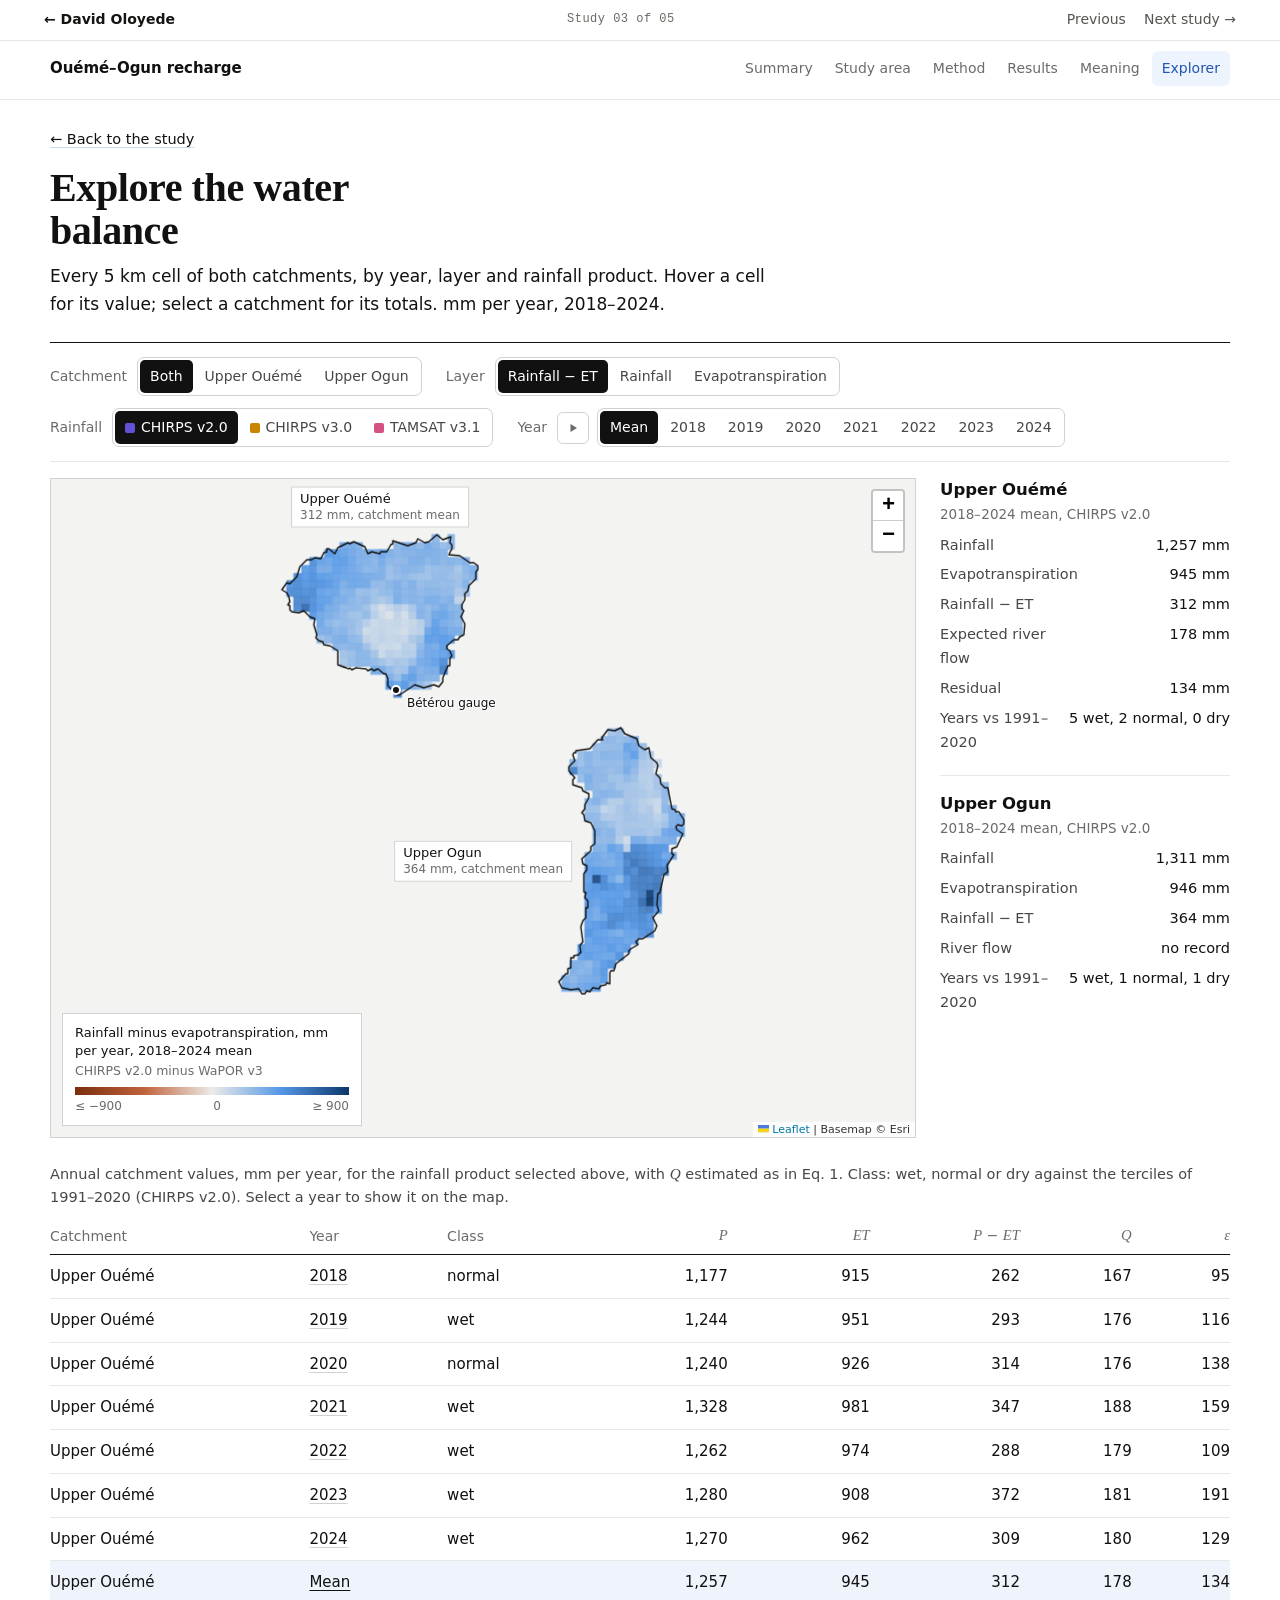
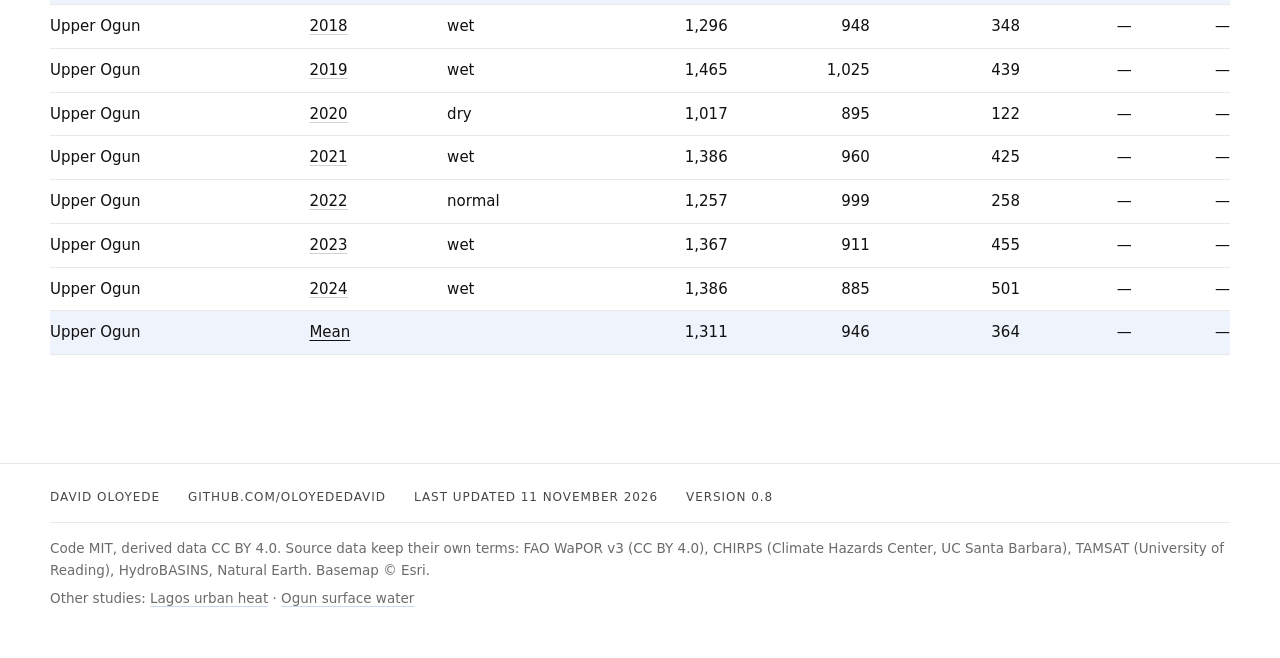
==== docs/explore.html @ 7470bc70 "Use one short name for each study in headers, titles and cross-links" ====
<!DOCTYPE html>
<html lang="en">
<head>
    <meta charset="UTF-8">
    <meta name="viewport" content="width=device-width, initial-scale=1.0">
    <meta name="color-scheme" content="only light">
    <title>Explorer · Ouémé–Ogun recharge</title>
    <meta name="description" content="A test of whether satellite rainfall (CHIRPS, TAMSAT) and evapotranspiration (FAO WaPOR v3) can estimate groundwater recharge in the Upper Ouémé (Benin), with an application to the Upper Ogun (Nigeria), 2018–2024.">
    <meta name="author" content="David Oloyede">
    <meta name="citation_title" content="Testing a satellite water balance for groundwater recharge in tropical basement catchments: Upper Ouémé (Benin) and Upper Ogun (Nigeria), 2018–2024">
    <meta name="citation_author" content="Oloyede, David">
    <meta name="citation_publication_date" content="2026/11/06">
    <meta name="citation_public_url" content="https://oloyededavid.github.io/Oueme-Ogun-Groundwater-Recharge/">
    <meta property="og:type" content="article">
    <meta property="og:title" content="Testing a satellite water balance for groundwater recharge in tropical basement catchments">
    <meta property="og:description" content="Upper Ouémé (Benin) and Upper Ogun (Nigeria), 2018–2024. With the runoff ratio observed in 1988–2010, the balance at Bétérou does not close, and the residual is as large as published recharge.">
    <meta property="og:url" content="https://oloyededavid.github.io/Oueme-Ogun-Groundwater-Recharge/">
    <link rel="icon" href="data:image/svg+xml,%3Csvg xmlns='http://www.w3.org/2000/svg' viewBox='0 0 32 32'%3E%3Crect width='32' height='32' rx='6' fill='%23111'/%3E%3Cpath d='M16 6c-3.6 4.6-5.6 7.7-5.6 10.2a5.6 5.6 0 0 0 11.2 0C21.6 13.7 19.6 10.6 16 6z' fill='%23fff'/%3E%3C/svg%3E">
    <link rel="preconnect" href="https://api.fontshare.com">
    <link rel="preconnect" href="https://cdn.fontshare.com" crossorigin>
    <link rel="stylesheet" href="https://api.fontshare.com/v2/css?f[]=satoshi@400,500,700&amp;display=swap">
    <link rel="stylesheet" href="https://api.fontshare.com/v2/css?f[]=zodiak@500,700&amp;display=swap">
    <link rel="stylesheet" href="vendor/leaflet-1.9.4/leaflet.css">
    <link rel="stylesheet" href="assets/style.css">
</head>
<body class="explore-page">
<!-- study-bar:start --><style>
.sn-bar{font:400 14px/1.4 'Satoshi',system-ui,-apple-system,'Segoe UI',sans-serif;background:#fff;border-bottom:1px solid #e5e5e1;color:#141412;position:relative;z-index:1000}
.sn-bar .sn-in{max-width:1240px;margin:0 auto;padding:10px 24px;display:flex;align-items:center;justify-content:space-between;gap:16px}
.sn-bar a{color:#141412;text-decoration:none}.sn-bar a:hover{text-decoration:underline;text-underline-offset:4px}
.sn-home{font-weight:700}.sn-pos{color:#6a6963;font-family:ui-monospace,'SF Mono',Menlo,monospace;font-size:12px;letter-spacing:.04em}
.sn-pn{display:flex;gap:18px}.sn-pn a{color:#55544e}
.sn-next{font:400 16px/1.5 'Satoshi',system-ui,-apple-system,'Segoe UI',sans-serif;color:#141412;background:#fff;border-top:1px solid #ececea;margin-top:64px}
.sn-next .sn-in{max-width:1080px;margin:0 auto;padding:40px 24px 48px}
.sn-k{font-size:15px;color:#6a6963;margin:0 0 14px}
.sn-card{display:flex;align-items:center;gap:20px;text-decoration:none;color:inherit;background:#fafafa;border:1px solid #ececea;border-radius:22px;padding:14px 18px 14px 14px;transition:border-color .25s,background .25s}
.sn-card:hover{border-color:#d5d5d1;background:#f6f6f5}
.sn-media{flex:none;width:112px;height:84px;border-radius:14px;overflow:hidden;background:#eee}
.sn-media img{width:100%;height:100%;object-fit:cover;display:block;transition:transform .8s cubic-bezier(.2,.7,.2,1)}
.sn-card:hover .sn-media img{transform:scale(1.05)}
.sn-t{flex:1;min-width:0;display:flex;flex-direction:column;gap:4px}
.sn-t b{font-weight:500;font-size:clamp(17px,1.8vw,21px);line-height:1.25;letter-spacing:-.005em}
.sn-t span{font-size:15px;color:#62625d}
.sn-arrow{flex:none;width:46px;height:46px;border-radius:50%;border:1px solid #e4e4e0;background:#fff;display:grid;place-items:center;font-size:20px;color:#3a3a37;transition:transform .3s cubic-bezier(.2,.7,.2,1)}
.sn-card:hover .sn-arrow{transform:translateX(3px)}
.sn-back{display:flex;justify-content:center;gap:10px;margin-top:28px;font-size:15px;color:#62625d;text-decoration:none}
.sn-back:hover{color:#141412}
@media (max-width:620px){.sn-media{width:72px;height:72px}.sn-t span{display:none}.sn-pos{display:none}}
@media (prefers-reduced-motion:reduce){.sn-media img,.sn-arrow{transition:none}}
</style><nav class="sn-bar" aria-label="Portfolio"><div class="sn-in"><a class="sn-home" href="https://oloyededavid.github.io/geospatial-rs-portfolio/">← David Oloyede</a><span class="sn-pos">Study 03 of 05</span><span class="sn-pn"><a href="https://oloyededavid.github.io/Ogun-Catchment-Coast-Observatory/" title="Surface water from headwaters to lagoon: rainfall, soil moisture and flooding, 2019–2024">Previous</a><a href="https://oloyededavid.github.io/Groundwater-Storage-Gravimetry/" title="Water storage in the Lake Chad basin from GRACE and GRACE-FO, 2002–2026">Next study →</a></span></div></nav><!-- study-bar:end -->
<header class="site-header">
    <div class="site-inner">
        <a class="site-id" href="./">Ouémé–Ogun recharge</a>
        <nav class="toc" aria-label="Sections">
            <a href="./#abstract">Summary</a>
            <a href="./#study-area">Study area</a>
            <a href="./#data-method">Method</a>
            <a href="./#results">Results</a>
            <a href="./#discussion">Meaning</a>
            <a href="explore.html" aria-current="page">Explorer</a>
        </nav>
    </div>
    <div class="progress" aria-hidden="true"><span id="progress"></span></div>
</header>

<main class="article ex-main" id="top">
    <section id="explorer" class="ex-intro" aria-labelledby="h-explorer">
        <p class="back"><a href="./">← Back to the study</a></p>
        <h1 id="h-explorer">Explore the water balance</h1>
        <p>Every 5 km cell of both catchments, by year, layer and rainfall product. Hover a cell for its value; select a catchment for its totals. mm per year, 2018–2024.</p>
    </section>
    <div class="wide">
        <div class="explorer-bar" role="group" aria-label="Explorer controls">
            <div class="field"><span class="field-label" id="exl-zone">Catchment</span><div class="seg" id="ex-zone" role="group" aria-labelledby="exl-zone"></div></div>
            <div class="field"><span class="field-label" id="exl-layer">Layer</span><div class="seg" id="ex-layer" role="group" aria-labelledby="exl-layer"></div></div>
            <div class="field"><span class="field-label" id="exl-prod">Rainfall</span><div class="seg" id="ex-prod" role="group" aria-labelledby="exl-prod"></div></div>
            <div class="field"><span class="field-label" id="exl-year">Year</span><div class="field-row"><button type="button" class="play" id="ex-play" aria-label="Play through the years"></button><div class="seg" id="ex-year" role="group" aria-labelledby="exl-year"></div></div></div>
        </div>
        <div class="explorer">
            <div class="explorer-map">
                <div class="map" id="explore-map" role="group" aria-label="Interactive map of the water-balance terms on the 5 km grid"></div>
                <div class="legend" id="ex-legend">
                    <div class="t" id="el-title">—</div>
                    <div class="s" id="el-source">—</div>
                    <div class="ramp" id="el-ramp"></div>
                    <div class="ramp-ticks"><span id="el-min">—</span><span id="el-mid">—</span><span id="el-max">—</span></div>
                </div>
            </div>
            <h2 class="sr-only">Catchment totals</h2><div class="side" id="ex-side" aria-live="polite"></div>
        </div>
        <figure class="tablefig">
            <figcaption id="cap-t4">Annual catchment values, mm per year, for the rainfall product selected above, with <var>Q</var> estimated as in Eq. 1. Class: wet, normal or dry against the terciles of 1991–2020 (CHIRPS v2.0). Select a year to show it on the map.</figcaption>
            <div class="table-wrap">
                <table id="ex-table" aria-labelledby="cap-t4">
                </table>
            </div>
        </figure>
    </div>

    
</main>

<footer>
    <div class="inner">
        <p class="sig"><span>David Oloyede</span><span><a href="https://github.com/oloyededavid">github.com/oloyededavid</a></span><span>Last updated <time datetime="2026-11-11">11 November 2026</time></span><span>Version 0.8</span><span class="views" id="views" hidden></span></p>
        <p>Code MIT, derived data CC BY 4.0. Source data keep their own terms: FAO WaPOR v3 (CC BY 4.0), CHIRPS (Climate Hazards Center, UC Santa Barbara), TAMSAT (University of Reading), HydroBASINS, Natural Earth. Basemap © Esri.</p>
        <p>Other studies: <a href="https://oloyededavid.github.io/Lagos-Urban-Heat-Analytics/">Lagos urban heat</a> · <a href="https://oloyededavid.github.io/Ogun-Catchment-Coast-Observatory/">Ogun surface water</a></p>
    </div>
</footer>

<script src="vendor/leaflet-1.9.4/leaflet.js"></script>
<script src="assets/app.js"></script>
</body>
</html>
---- docs/vendor/leaflet-1.9.4/leaflet.css ----
/* required styles */

.leaflet-pane,
.leaflet-tile,
.leaflet-marker-icon,
.leaflet-marker-shadow,
.leaflet-tile-container,
.leaflet-pane > svg,
.leaflet-pane > canvas,
.leaflet-zoom-box,
.leaflet-image-layer,
.leaflet-layer {
	position: absolute;
	left: 0;
	top: 0;
	}
.leaflet-container {
	overflow: hidden;
	}
.leaflet-tile,
.leaflet-marker-icon,
.leaflet-marker-shadow {
	-webkit-user-select: none;
	   -moz-user-select: none;
	        user-select: none;
	  -webkit-user-drag: none;
	}
/* Prevents IE11 from highlighting tiles in blue */
.leaflet-tile::selection {
	background: transparent;
}
/* Safari renders non-retina tile on retina better with this, but Chrome is worse */
.leaflet-safari .leaflet-tile {
	image-rendering: -webkit-optimize-contrast;
	}
/* hack that prevents hw layers "stretching" when loading new tiles */
.leaflet-safari .leaflet-tile-container {
	width: 1600px;
	height: 1600px;
	-webkit-transform-origin: 0 0;
	}
.leaflet-marker-icon,
.leaflet-marker-shadow {
	display: block;
	}
/* .leaflet-container svg: reset svg max-width decleration shipped in Joomla! (joomla.org) 3.x */
/* .leaflet-container img: map is broken in FF if you have max-width: 100% on tiles */
.leaflet-container .leaflet-overlay-pane svg {
	max-width: none !important;
	max-height: none !important;
	}
.leaflet-container .leaflet-marker-pane img,
.leaflet-container .leaflet-shadow-pane img,
.leaflet-container .leaflet-tile-pane img,
.leaflet-container img.leaflet-image-layer,
.leaflet-container .leaflet-tile {
	max-width: none !important;
	max-height: none !important;
	width: auto;
	padding: 0;
	}

.leaflet-container img.leaflet-tile {
	/* See: https://bugs.chromium.org/p/chromium/issues/detail?id=600120 */
	mix-blend-mode: plus-lighter;
}

.leaflet-container.leaflet-touch-zoom {
	-ms-touch-action: pan-x pan-y;
	touch-action: pan-x pan-y;
	}
.leaflet-container.leaflet-touch-drag {
	-ms-touch-action: pinch-zoom;
	/* Fallback for FF which doesn't support pinch-zoom */
	touch-action: none;
	touch-action: pinch-zoom;
}
.leaflet-container.leaflet-touch-drag.leaflet-touch-zoom {
	-ms-touch-action: none;
	touch-action: none;
}
.leaflet-container {
	-webkit-tap-highlight-color: transparent;
}
.leaflet-container a {
	-webkit-tap-highlight-color: rgba(51, 181, 229, 0.4);
}
.leaflet-tile {
	filter: inherit;
	visibility: hidden;
	}
.leaflet-tile-loaded {
	visibility: inherit;
	}
.leaflet-zoom-box {
	width: 0;
	height: 0;
	-moz-box-sizing: border-box;
	     box-sizing: border-box;
	z-index: 800;
	}
/* workaround for https://bugzilla.mozilla.org/show_bug.cgi?id=888319 */
.leaflet-overlay-pane svg {
	-moz-user-select: none;
	}

.leaflet-pane         { z-index: 400; }

.leaflet-tile-pane    { z-index: 200; }
.leaflet-overlay-pane { z-index: 400; }
.leaflet-shadow-pane  { z-index: 500; }
.leaflet-marker-pane  { z-index: 600; }
.leaflet-tooltip-pane   { z-index: 650; }
.leaflet-popup-pane   { z-index: 700; }

.leaflet-map-pane canvas { z-index: 100; }
.leaflet-map-pane svg    { z-index: 200; }

.leaflet-vml-shape {
	width: 1px;
	height: 1px;
	}
.lvml {
	behavior: url(#default#VML);
	display: inline-block;
	position: absolute;
	}


/* control positioning */

.leaflet-control {
	position: relative;
	z-index: 800;
	pointer-events: visiblePainted; /* IE 9-10 doesn't have auto */
	pointer-events: auto;
	}
.leaflet-top,
.leaflet-bottom {
	position: absolute;
	z-index: 1000;
	pointer-events: none;
	}
.leaflet-top {
	top: 0;
	}
.leaflet-right {
	right: 0;
	}
.leaflet-bottom {
	bottom: 0;
	}
.leaflet-left {
	left: 0;
	}
.leaflet-control {
	float: left;
	clear: both;
	}
.leaflet-right .leaflet-control {
	float: right;
	}
.leaflet-top .leaflet-control {
	margin-top: 10px;
	}
.leaflet-bottom .leaflet-control {
	margin-bottom: 10px;
	}
.leaflet-left .leaflet-control {
	margin-left: 10px;
	}
.leaflet-right .leaflet-control {
	margin-right: 10px;
	}


/* zoom and fade animations */

.leaflet-fade-anim .leaflet-popup {
	opacity: 0;
	-webkit-transition: opacity 0.2s linear;
	   -moz-transition: opacity 0.2s linear;
	        transition: opacity 0.2s linear;
	}
.leaflet-fade-anim .leaflet-map-pane .leaflet-popup {
	opacity: 1;
	}
.leaflet-zoom-animated {
	-webkit-transform-origin: 0 0;
	    -ms-transform-origin: 0 0;
	        transform-origin: 0 0;
	}
svg.leaflet-zoom-animated {
	will-change: transform;
}

.leaflet-zoom-anim .leaflet-zoom-animated {
	-webkit-transition: -webkit-transform 0.25s cubic-bezier(0,0,0.25,1);
	   -moz-transition:    -moz-transform 0.25s cubic-bezier(0,0,0.25,1);
	        transition:         transform 0.25s cubic-bezier(0,0,0.25,1);
	}
.leaflet-zoom-anim .leaflet-tile,
.leaflet-pan-anim .leaflet-tile {
	-webkit-transition: none;
	   -moz-transition: none;
	        transition: none;
	}

.leaflet-zoom-anim .leaflet-zoom-hide {
	visibility: hidden;
	}


/* cursors */

.leaflet-interactive {
	cursor: pointer;
	}
.leaflet-grab {
	cursor: -webkit-grab;
	cursor:    -moz-grab;
	cursor:         grab;
	}
.leaflet-crosshair,
.leaflet-crosshair .leaflet-interactive {
	cursor: crosshair;
	}
.leaflet-popup-pane,
.leaflet-control {
	cursor: auto;
	}
.leaflet-dragging .leaflet-grab,
.leaflet-dragging .leaflet-grab .leaflet-interactive,
.leaflet-dragging .leaflet-marker-draggable {
	cursor: move;
	cursor: -webkit-grabbing;
	cursor:    -moz-grabbing;
	cursor:         grabbing;
	}

/* marker & overlays interactivity */
.leaflet-marker-icon,
.leaflet-marker-shadow,
.leaflet-image-layer,
.leaflet-pane > svg path,
.leaflet-tile-container {
	pointer-events: none;
	}

.leaflet-marker-icon.leaflet-interactive,
.leaflet-image-layer.leaflet-interactive,
.leaflet-pane > svg path.leaflet-interactive,
svg.leaflet-image-layer.leaflet-interactive path {
	pointer-events: visiblePainted; /* IE 9-10 doesn't have auto */
	pointer-events: auto;
	}

/* visual tweaks */

.leaflet-container {
	background: #ddd;
	outline-offset: 1px;
	}
.leaflet-container a {
	color: #0078A8;
	}
.leaflet-zoom-box {
	border: 2px dotted #38f;
	background: rgba(255,255,255,0.5);
	}


/* general typography */
.leaflet-container {
	font-family: "Helvetica Neue", Arial, Helvetica, sans-serif;
	font-size: 12px;
	font-size: 0.75rem;
	line-height: 1.5;
	}


/* general toolbar styles */

.leaflet-bar {
	box-shadow: 0 1px 5px rgba(0,0,0,0.65);
	border-radius: 4px;
	}
.leaflet-bar a {
	background-color: #fff;
	border-bottom: 1px solid #ccc;
	width: 26px;
	height: 26px;
	line-height: 26px;
	display: block;
	text-align: center;
	text-decoration: none;
	color: black;
	}
.leaflet-bar a,
.leaflet-control-layers-toggle {
	background-position: 50% 50%;
	background-repeat: no-repeat;
	display: block;
	}
.leaflet-bar a:hover,
.leaflet-bar a:focus {
	background-color: #f4f4f4;
	}
.leaflet-bar a:first-child {
	border-top-left-radius: 4px;
	border-top-right-radius: 4px;
	}
.leaflet-bar a:last-child {
	border-bottom-left-radius: 4px;
	border-bottom-right-radius: 4px;
	border-bottom: none;
	}
.leaflet-bar a.leaflet-disabled {
	cursor: default;
	background-color: #f4f4f4;
	color: #bbb;
	}

.leaflet-touch .leaflet-bar a {
	width: 30px;
	height: 30px;
	line-height: 30px;
	}
.leaflet-touch .leaflet-bar a:first-child {
	border-top-left-radius: 2px;
	border-top-right-radius: 2px;
	}
.leaflet-touch .leaflet-bar a:last-child {
	border-bottom-left-radius: 2px;
	border-bottom-right-radius: 2px;
	}

/* zoom control */

.leaflet-control-zoom-in,
.leaflet-control-zoom-out {
	font: bold 18px 'Lucida Console', Monaco, monospace;
	text-indent: 1px;
	}

.leaflet-touch .leaflet-control-zoom-in, .leaflet-touch .leaflet-control-zoom-out  {
	font-size: 22px;
	}


/* layers control */

.leaflet-control-layers {
	box-shadow: 0 1px 5px rgba(0,0,0,0.4);
	background: #fff;
	border-radius: 5px;
	}
.leaflet-control-layers-toggle {
	background-image: url(images/layers.png);
	width: 36px;
	height: 36px;
	}
.leaflet-retina .leaflet-control-layers-toggle {
	background-image: url(images/layers-2x.png);
	background-size: 26px 26px;
	}
.leaflet-touch .leaflet-control-layers-toggle {
	width: 44px;
	height: 44px;
	}
.leaflet-control-layers .leaflet-control-layers-list,
.leaflet-control-layers-expanded .leaflet-control-layers-toggle {
	display: none;
	}
.leaflet-control-layers-expanded .leaflet-control-layers-list {
	display: block;
	position: relative;
	}
.leaflet-control-layers-expanded {
	padding: 6px 10px 6px 6px;
	color: #333;
	background: #fff;
	}
.leaflet-control-layers-scrollbar {
	overflow-y: scroll;
	overflow-x: hidden;
	padding-right: 5px;
	}
.leaflet-control-layers-selector {
	margin-top: 2px;
	position: relative;
	top: 1px;
	}
.leaflet-control-layers label {
	display: block;
	font-size: 13px;
	font-size: 1.08333em;
	}
.leaflet-control-layers-separator {
	height: 0;
	border-top: 1px solid #ddd;
	margin: 5px -10px 5px -6px;
	}

/* Default icon URLs */
.leaflet-default-icon-path { /* used only in path-guessing heuristic, see L.Icon.Default */
	background-image: url(images/marker-icon.png);
	}


/* attribution and scale controls */

.leaflet-container .leaflet-control-attribution {
	background: #fff;
	background: rgba(255, 255, 255, 0.8);
	margin: 0;
	}
.leaflet-control-attribution,
.leaflet-control-scale-line {
	padding: 0 5px;
	color: #333;
	line-height: 1.4;
	}
.leaflet-control-attribution a {
	text-decoration: none;
	}
.leaflet-control-attribution a:hover,
.leaflet-control-attribution a:focus {
	text-decoration: underline;
	}
.leaflet-attribution-flag {
	display: inline !important;
	vertical-align: baseline !important;
	width: 1em;
	height: 0.6669em;
	}
.leaflet-left .leaflet-control-scale {
	margin-left: 5px;
	}
.leaflet-bottom .leaflet-control-scale {
	margin-bottom: 5px;
	}
.leaflet-control-scale-line {
	border: 2px solid #777;
	border-top: none;
	line-height: 1.1;
	padding: 2px 5px 1px;
	white-space: nowrap;
	-moz-box-sizing: border-box;
	     box-sizing: border-box;
	background: rgba(255, 255, 255, 0.8);
	text-shadow: 1px 1px #fff;
	}
.leaflet-control-scale-line:not(:first-child) {
	border-top: 2px solid #777;
	border-bottom: none;
	margin-top: -2px;
	}
.leaflet-control-scale-line:not(:first-child):not(:last-child) {
	border-bottom: 2px solid #777;
	}

.leaflet-touch .leaflet-control-attribution,
.leaflet-touch .leaflet-control-layers,
.leaflet-touch .leaflet-bar {
	box-shadow: none;
	}
.leaflet-touch .leaflet-control-layers,
.leaflet-touch .leaflet-bar {
	border: 2px solid rgba(0,0,0,0.2);
	background-clip: padding-box;
	}


/* popup */

.leaflet-popup {
	position: absolute;
	text-align: center;
	margin-bottom: 20px;
	}
.leaflet-popup-content-wrapper {
	padding: 1px;
	text-align: left;
	border-radius: 12px;
	}
.leaflet-popup-content {
	margin: 13px 24px 13px 20px;
	line-height: 1.3;
	font-size: 13px;
	font-size: 1.08333em;
	min-height: 1px;
	}
.leaflet-popup-content p {
	margin: 17px 0;
	margin: 1.3em 0;
	}
.leaflet-popup-tip-container {
	width: 40px;
	height: 20px;
	position: absolute;
	left: 50%;
	margin-top: -1px;
	margin-left: -20px;
	overflow: hidden;
	pointer-events: none;
	}
.leaflet-popup-tip {
	width: 17px;
	height: 17px;
	padding: 1px;

	margin: -10px auto 0;
	pointer-events: auto;

	-webkit-transform: rotate(45deg);
	   -moz-transform: rotate(45deg);
	    -ms-transform: rotate(45deg);
	        transform: rotate(45deg);
	}
.leaflet-popup-content-wrapper,
.leaflet-popup-tip {
	background: white;
	color: #333;
	box-shadow: 0 3px 14px rgba(0,0,0,0.4);
	}
.leaflet-container a.leaflet-popup-close-button {
	position: absolute;
	top: 0;
	right: 0;
	border: none;
	text-align: center;
	width: 24px;
	height: 24px;
	font: 16px/24px Tahoma, Verdana, sans-serif;
	color: #757575;
	text-decoration: none;
	background: transparent;
	}
.leaflet-container a.leaflet-popup-close-button:hover,
.leaflet-container a.leaflet-popup-close-button:focus {
	color: #585858;
	}
.leaflet-popup-scrolled {
	overflow: auto;
	}

.leaflet-oldie .leaflet-popup-content-wrapper {
	-ms-zoom: 1;
	}
.leaflet-oldie .leaflet-popup-tip {
	width: 24px;
	margin: 0 auto;

	-ms-filter: "progid:DXImageTransform.Microsoft.Matrix(M11=0.70710678, M12=0.70710678, M21=-0.70710678, M22=0.70710678)";
	filter: progid:DXImageTransform.Microsoft.Matrix(M11=0.70710678, M12=0.70710678, M21=-0.70710678, M22=0.70710678);
	}

.leaflet-oldie .leaflet-control-zoom,
.leaflet-oldie .leaflet-control-layers,
.leaflet-oldie .leaflet-popup-content-wrapper,
.leaflet-oldie .leaflet-popup-tip {
	border: 1px solid #999;
	}


/* div icon */

.leaflet-div-icon {
	background: #fff;
	border: 1px solid #666;
	}


/* Tooltip */
/* Base styles for the element that has a tooltip */
.leaflet-tooltip {
	position: absolute;
	padding: 6px;
	background-color: #fff;
	border: 1px solid #fff;
	border-radius: 3px;
	color: #222;
	white-space: nowrap;
	-webkit-user-select: none;
	-moz-user-select: none;
	-ms-user-select: none;
	user-select: none;
	pointer-events: none;
	box-shadow: 0 1px 3px rgba(0,0,0,0.4);
	}
.leaflet-tooltip.leaflet-interactive {
	cursor: pointer;
	pointer-events: auto;
	}
.leaflet-tooltip-top:before,
.leaflet-tooltip-bottom:before,
.leaflet-tooltip-left:before,
.leaflet-tooltip-right:before {
	position: absolute;
	pointer-events: none;
	border: 6px solid transparent;
	background: transparent;
	content: "";
	}

/* Directions */

.leaflet-tooltip-bottom {
	margin-top: 6px;
}
.leaflet-tooltip-top {
	margin-top: -6px;
}
.leaflet-tooltip-bottom:before,
.leaflet-tooltip-top:before {
	left: 50%;
	margin-left: -6px;
	}
.leaflet-tooltip-top:before {
	bottom: 0;
	margin-bottom: -12px;
	border-top-color: #fff;
	}
.leaflet-tooltip-bottom:before {
	top: 0;
	margin-top: -12px;
	margin-left: -6px;
	border-bottom-color: #fff;
	}
.leaflet-tooltip-left {
	margin-left: -6px;
}
.leaflet-tooltip-right {
	margin-left: 6px;
}
.leaflet-tooltip-left:before,
.leaflet-tooltip-right:before {
	top: 50%;
	margin-top: -6px;
	}
.leaflet-tooltip-left:before {
	right: 0;
	margin-right: -12px;
	border-left-color: #fff;
	}
.leaflet-tooltip-right:before {
	left: 0;
	margin-left: -12px;
	border-right-color: #fff;
	}

/* Printing */

@media print {
	/* Prevent printers from removing background-images of controls. */
	.leaflet-control {
		-webkit-print-color-adjust: exact;
		print-color-adjust: exact;
		}
	}
---- docs/assets/style.css ----
/* Research-paper layout for the Ouémé–Ogun water-balance study.
   Type: Satoshi (Fontshare). Spacing: 4 px base (4, 8, 12, 16, 24, 32, 48, 64, 96).
   Data colours were checked with a colour-vision-deficiency validator:
     water budget  evapotranspiration #1baf7a · river #2a78d6 · residual #9c3d17
     rain products CHIRPS v2.0 #6250d6 · CHIRPS v3.0 #c98500 · TAMSAT v3.1 #d55181 */

/* Satoshi's en dash is 0.93 em, almost its em-dash width, so every range ("2018–2024") reads as an
   em dash. The en dash alone is taken from a system sans; if none is found, Satoshi's is used. */
@font-face {
    font-family: 'Range Dash';
    src: url(fonts/range-dash.woff) format('woff'), local('Arial'), local('ArialMT'), local('Helvetica'), local('Roboto'), local('Roboto-Regular'),
         local('Liberation Sans'), local('LiberationSans'), local('DejaVu Sans'), local('DejaVuSans');
    unicode-range: U+2013;
    font-weight: 100 599;
}
@font-face {
    font-family: 'Range Dash';
    src: url(fonts/range-dash-bold.woff) format('woff'), local('Arial Bold'), local('Arial-BoldMT'), local('Helvetica Bold'), local('Helvetica-Bold'), local('Roboto Bold'), local('Roboto-Bold'),
         local('Liberation Sans Bold'), local('LiberationSans-Bold'), local('DejaVu Sans Bold'), local('DejaVuSans-Bold');
    unicode-range: U+2013;
    font-weight: 600 900;
}

:root {
    --bg: #ffffff;
    --ink: #111111;
    --ink-2: #474747;
    --ink-3: #6b6b6b;
    --rule: #e8e8e8;
    --rule-2: #d1d1d1;
    --fill: #f7f7f6;
    --focus: #1f5fd1;
    --air: #1baf7a;
    --river: #2a78d6;
    --river-fill: #1f66c2;
    --gap: #9c3d17;
    --p-chirps2: #6250d6;
    --p-chirps3: #c98500;
    --p-tamsat: #d55181;
    --font: 'Range Dash', 'Satoshi', ui-sans-serif, system-ui, -apple-system, 'Segoe UI', Roboto, sans-serif;
    --math: Georgia, 'Times New Roman', serif;
    --bar-h: 56px;
    --main: 720px;
    --wide: 1180px;
}

*, *::before, *::after { box-sizing: border-box; }
html { scroll-padding-top: calc(var(--bar-h) + 24px); -webkit-text-size-adjust: 100%; }
body {
    margin: 0;
    background: var(--bg);
    color: var(--ink);
    font: 400 17px/1.65 var(--font);
    -webkit-font-smoothing: antialiased;
}
img, svg { display: block; max-width: 100%; }
a { color: inherit; text-decoration: underline; text-decoration-color: var(--rule-2); text-underline-offset: 3px; text-decoration-thickness: 1px; }
a:hover { text-decoration-color: currentColor; }
button, input, select { font: inherit; color: inherit; }
:focus-visible { outline: 2px solid var(--focus); outline-offset: 2px; }
[hidden] { display: none !important; }
.sr-only { position: absolute; width: 1px; height: 1px; overflow: hidden; clip: rect(0 0 0 0); white-space: nowrap; }
.skip { position: absolute; left: 16px; top: 8px; z-index: 100; padding: 8px 12px; background: var(--ink); color: var(--bg); transform: translateY(-150%); }
.skip:focus { transform: none; }
/* Tabular figures only where digits must line up (tables, readouts, ticks). Satoshi's tabular 1 has
   serifs, which looks wrong in running text. */
td { font-variant-numeric: tabular-nums; }
var { font-family: var(--math); font-style: italic; font-size: 1.05em; }
code { font-family: ui-monospace, 'SF Mono', Menlo, Consolas, monospace; font-size: 0.86em; overflow-wrap: anywhere; }
sub, sup { font-size: 0.72em; line-height: 0; }

/* ---------- Bar ---------- */
.bar {
    position: sticky; top: 0; z-index: 1000;
    height: var(--bar-h);
    display: flex; align-items: center; gap: 24px;
    padding: 0 24px;
    background: var(--bg);
    border-bottom: 1px solid var(--rule);
}
.bar-name { font-weight: 500; font-size: 15px; text-decoration: none; white-space: nowrap; }
.toc { display: flex; gap: 2px; margin-left: auto; overflow-x: auto; scrollbar-width: none; }
.toc::-webkit-scrollbar { display: none; }
.toc a { padding: 6px 10px; font-size: 14px; color: var(--ink-3); text-decoration: none; white-space: nowrap; border-radius: 6px; }
.toc a:hover { color: var(--ink); background: var(--fill); }
.toc a[aria-current="true"] { color: var(--ink); background: var(--fill); }

/* ---------- Article grid ---------- */
.article {
    display: grid;
    /* The text column is sized first, so on a narrow screen the side gutters shrink to nothing
       before the text does. */
    grid-template-columns:
        [full-start] minmax(20px, 1fr)
        [wide-start] minmax(0, calc((var(--wide) - var(--main)) / 2))
        [main-start] min(var(--main), 100% - 40px)
        [main-end] minmax(0, calc((var(--wide) - var(--main)) / 2))
        [wide-end] minmax(20px, 1fr) [full-end];
}
.article > * { grid-column: main; }
.article > .wide { grid-column: wide; }
.article > .full { grid-column: full; }

header.title { padding: 72px 0 40px; border-bottom: 1px solid var(--rule); margin-bottom: 40px; }
h1 { font-size: clamp(31px, 4.2vw, 44px); line-height: 1.12; font-weight: 700; letter-spacing: -0.022em; margin: 0; max-width: 20ch; }
.subtitle { font-size: clamp(18px, 2vw, 21px); line-height: 1.45; color: var(--ink-2); margin: 14px 0 0; }
/* author line and a journal-style article-information list: ruled rows, label left, value right */
.author { margin: 28px 0 0; font-size: 15px; color: var(--ink-3); display: flex; flex-wrap: wrap; gap: 2px 14px; }
.author strong { color: var(--ink); font-weight: 500; }
.info { margin: 20px 0 0; font-size: 14.5px; line-height: 1.5; border-top: 1px solid var(--rule); }
.info div { display: grid; grid-template-columns: 112px minmax(0, 1fr); gap: 16px; padding: 7px 0; border-bottom: 1px solid var(--rule); }
.info dt { color: var(--ink-3); }
.info dd { margin: 0; color: var(--ink-2); }

h2 { font-size: 24px; line-height: 1.3; font-weight: 700; letter-spacing: -0.012em; margin: 64px 0 16px; }
h2 .n, h3 .n { color: var(--ink-3); font-weight: 500; margin-right: 10px; }
h3 { font-size: 18.5px; line-height: 1.4; font-weight: 700; margin: 36px 0 10px; }
p { margin: 0 0 16px; }
.abstract h2 { margin-top: 0; }
ul, ol { padding-left: 22px; margin: 0 0 16px; }
li { margin-bottom: 6px; }
.small { font-size: 14.5px; color: var(--ink-2); }
.cite { white-space: nowrap; }

/* equations */
.eq { margin: 20px 0 24px; padding-left: 32px; font-size: 17px; }
.eq div { display: grid; grid-template-columns: minmax(0, 1fr) auto; gap: 16px; align-items: baseline; padding: 3px 0; }
.eq div > span:last-child { color: var(--ink-3); font-size: 15px; }

/* ---------- Figures and tables ---------- */
figure { margin: 32px 0 40px; }
figcaption { font-size: 14.5px; line-height: 1.55; color: var(--ink-2); text-align: left; margin-top: 12px; }
figcaption b { color: var(--ink); font-weight: 700; margin-right: 4px; }
/* Tables: the caption sits above, outside the scroller, so it never scrolls out of view on a phone. */
.tablefig { margin: 24px 0 36px; }
.tablefig figcaption { margin: 0 0 10px; }
/* A table wider than the screen scrolls sideways; a soft shadow on the cut edge shows there is more. */
.table-wrap {
    overflow-x: auto;
    background:
        linear-gradient(to right, var(--bg) 30%, rgba(255, 255, 255, 0)) left / 32px 100% no-repeat local,
        linear-gradient(to left, var(--bg) 30%, rgba(255, 255, 255, 0)) right / 32px 100% no-repeat local,
        radial-gradient(farthest-side at 0 50%, rgba(0, 0, 0, 0.12), transparent) left / 12px 100% no-repeat scroll,
        radial-gradient(farthest-side at 100% 50%, rgba(0, 0, 0, 0.12), transparent) right / 12px 100% no-repeat scroll;
}
.table-wrap[tabindex]:focus-visible { outline-offset: 4px; }
table { border-collapse: collapse; width: 100%; font-size: 15px; }
th { font-weight: 500; color: var(--ink-3); text-align: right; padding: 8px 12px; border-bottom: 1px solid var(--ink); font-size: 14px; line-height: 1.35; vertical-align: bottom; white-space: nowrap; }
td { text-align: right; padding: 9px 12px; border-bottom: 1px solid var(--rule); white-space: nowrap; }
th:first-child, td:first-child { text-align: left; padding-left: 0; }
th:last-child, td:last-child { padding-right: 0; }
td.text, th.text { text-align: left; white-space: normal; }
.swatch { display: inline-block; width: 10px; height: 10px; border-radius: 2px; margin-right: 8px; }

/* locator map */
#locator { width: 100%; height: auto; }
svg.locator text { paint-order: stroke; stroke-linejoin: round; }
.loc-sea { fill: #eaf0f6; }
.loc-edge { fill: none; stroke: #b9b9b9; stroke-width: 1; }
.loc-country { fill: #f4f4f3; stroke: #bdbdbd; stroke-width: 0.8; }
.loc-country.is-study { fill: #ebebea; }
.loc-basin { fill: #d6d6d4; stroke: var(--ink); stroke-width: 1.3; }
.loc-label { font: 500 12px var(--font); fill: #5c5c5c; letter-spacing: 0.12em; stroke: #ebebea; stroke-width: 3px; }
.loc-basin-label { font: 700 13.5px var(--font); fill: var(--ink); stroke: #d6d6d4; stroke-width: 3px; }
.loc-basin-label.is-out { stroke: #ebebea; }
.loc-small { font: 400 12.5px var(--font); fill: var(--ink-2); stroke: #ffffff; stroke-width: 3px; }
.loc-sea-label { font: italic 400 12.5px var(--font); fill: #5a6b7c; letter-spacing: 0.02em; }
.loc-tick { font: 400 11px var(--font); fill: var(--ink-3); }
.loc-tickline { stroke: #9a9a9a; }
.loc-gauge { fill: var(--ink); stroke: #ffffff; stroke-width: 1.2; }
.loc-town { fill: var(--ink); stroke: #ffffff; stroke-width: 1; }
.loc-scale { fill: none; stroke: var(--ink); stroke-width: 1.5; }
.loc-inset { fill: #ffffff; stroke: #b9b9b9; stroke-width: 1; }
.loc-inset-land { fill: #dcdcda; stroke: none; }
.loc-inset-frame { fill: none; stroke: var(--ink); stroke-width: 1.5; }
/* phone: the map is drawn at about half size, so its text is set larger in map units */
svg.locator.is-small text { stroke-width: 5px; }
svg.locator.is-small .loc-label { font-size: 20px; }
svg.locator.is-small .loc-basin-label { font-size: 23px; }
svg.locator.is-small .loc-small, svg.locator.is-small .loc-sea-label { font-size: 21px; }
svg.locator.is-small .loc-tick { font-size: 18px; }

/* ---------- Scroll-driven figure ---------- */
.scrolly { display: grid; grid-template-columns: minmax(0, 1.35fr) minmax(0, 1fr); gap: 48px; }
.scrolly-map { position: sticky; top: calc(var(--bar-h) + 16px); height: calc(100vh - var(--bar-h) - 32px); min-height: 460px; }
.map { position: absolute; inset: 0; border: 1px solid var(--rule-2); background: #f3f3f2; }
.leaflet-container { background: #f3f3f2; font-family: var(--font); }
.legend { position: absolute; left: 12px; bottom: 12px; z-index: 800; width: min(300px, calc(100% - 24px)); background: var(--bg); border: 1px solid var(--rule-2); padding: 10px 12px; font-size: 13px; line-height: 1.4; }
.legend .t { font-weight: 500; }
.legend .s { color: var(--ink-3); font-size: 12.5px; margin: 2px 0 8px; }
.ramp { height: 8px; }
.ramp-ticks { display: flex; justify-content: space-between; font-size: 12px; color: var(--ink-3); margin-top: 3px; font-variant-numeric: tabular-nums; }
.steps { padding: 14vh 0 32vh; }
.step { min-height: 56vh; padding: 4px 0 4px 18px; border-left: 2px solid var(--rule); color: var(--ink-3); transition: color 0.2s ease, border-color 0.2s ease; }
.step + .step { margin-top: 14vh; }
.step.is-active { color: var(--ink); border-left-color: var(--ink); }
.step h3 { margin: 0 0 8px; font-size: 17.5px; color: inherit; }
.step p { font-size: 16.5px; }
.step p.small { font-size: 14px; color: inherit; margin-top: 8px; }
.bars7 { display: grid; grid-template-columns: repeat(7, minmax(0, 1fr)); gap: 6px; align-items: end; height: 92px; margin: 28px 0 0; }
.bars7 div { background: var(--gap); position: relative; min-height: 2px; border-radius: 2px 2px 0 0; }
.bars7 span { position: absolute; top: -19px; left: 0; right: 0; text-align: center; font-size: 12px; color: var(--ink-2); font-variant-numeric: tabular-nums; }
.bars7-axis { display: grid; grid-template-columns: repeat(7, minmax(0, 1fr)); gap: 6px; border-top: 1px solid var(--ink); font-size: 12px; color: var(--ink-3); text-align: center; padding-top: 4px; }

/* ---------- Interactive figures ---------- */
.interactive { display: grid; grid-template-columns: minmax(0, 0.82fr) minmax(0, 1.18fr); gap: 40px; align-items: start; border-top: 1px solid var(--ink); padding-top: 20px; }
.readout { display: flex; align-items: baseline; gap: 12px; margin: 0 0 8px; }
.readout .big { font-size: 38px; line-height: 1; font-weight: 700; letter-spacing: -0.02em; font-variant-numeric: tabular-nums; white-space: nowrap; }
.readout .big small { font-size: 18px; font-weight: 500; color: var(--ink-3); margin-left: 3px; letter-spacing: 0; }
.readout .what { font-size: 14.5px; color: var(--ink-2); line-height: 1.45; }
.control { margin: 18px 0 0; }
.control label { display: flex; justify-content: space-between; gap: 12px; font-size: 15px; font-weight: 500; }
.control output { font-variant-numeric: tabular-nums; font-weight: 500; white-space: nowrap; }
.control .hint { font-size: 13.5px; color: var(--ink-3); margin-top: 2px; line-height: 1.5; }
.control .label { font-size: 15px; font-weight: 500; margin-bottom: 8px; }
/* range sliders: a thin track, filled up to the value (--pct is set by app.js), and a round thumb */
input[type="range"] { -webkit-appearance: none; appearance: none; width: 100%; height: 22px; margin: 6px 0 0; background: transparent; cursor: pointer; }
input[type="range"]::-webkit-slider-runnable-track { height: 4px; border-radius: 2px; background: linear-gradient(to right, var(--ink) var(--pct, 50%), var(--rule-2) var(--pct, 50%)); }
input[type="range"]::-moz-range-track { height: 4px; border-radius: 2px; background: var(--rule-2); }
input[type="range"]::-moz-range-progress { height: 4px; border-radius: 2px; background: var(--ink); }
input[type="range"]::-webkit-slider-thumb { -webkit-appearance: none; width: 18px; height: 18px; margin-top: -7px; border-radius: 50%; background: var(--bg); border: 2px solid var(--ink); box-shadow: 0 1px 2px rgba(0, 0, 0, 0.12); }
input[type="range"]::-moz-range-thumb { width: 14px; height: 14px; border-radius: 50%; background: var(--bg); border: 2px solid var(--ink); }
input[type="range"]:focus-visible { outline: none; }
input[type="range"]:focus-visible::-webkit-slider-thumb { box-shadow: 0 0 0 3px var(--bg), 0 0 0 5px var(--focus); }
input[type="range"]:focus-visible::-moz-range-thumb { box-shadow: 0 0 0 3px var(--bg), 0 0 0 5px var(--focus); }
.control .scale-ends { display: flex; justify-content: space-between; font-size: 12px; color: var(--ink-3); font-variant-numeric: tabular-nums; margin-top: 2px; }
.buttons { display: flex; flex-wrap: wrap; gap: 8px; margin-top: 18px; }
.button { height: 32px; padding: 0 12px; border: 1px solid var(--rule-2); background: var(--bg); border-radius: 6px; font-size: 13.5px; cursor: pointer; transition: border-color 0.15s ease, background-color 0.15s ease; }
.button:hover { border-color: var(--ink); background: var(--fill); }
.button:active { background: var(--rule); }
.button.quiet { border-color: transparent; color: var(--ink-2); text-decoration: underline; text-underline-offset: 3px; text-decoration-color: var(--rule-2); padding: 0 4px; }
.button.quiet:hover { background: none; color: var(--ink); text-decoration-color: currentColor; }
.status { margin-top: 12px; font-size: 15px; }
.status.ok { color: #0d6e43; font-weight: 500; }
.seg { display: inline-flex; border: 1px solid var(--rule-2); border-radius: 7px; padding: 2px; gap: 2px; max-width: 100%; overflow-x: auto; scrollbar-width: none; vertical-align: middle; }
.seg::-webkit-scrollbar { display: none; }
.seg button { border: 0; background: transparent; padding: 5px 10px; border-radius: 5px; font-size: 14px; color: var(--ink-2); cursor: pointer; white-space: nowrap; display: inline-flex; align-items: center; gap: 6px; }
.seg button:hover { color: var(--ink); }
.seg button[aria-pressed="true"] { background: var(--ink); color: var(--bg); }
.seg button:disabled { opacity: 0.45; cursor: not-allowed; }
.seg .swatch { margin-right: 0; }
.seg.fill { display: flex; width: 100%; }
.seg.fill button { flex: 1 1 0; justify-content: center; }
.field { display: inline-flex; align-items: center; gap: 10px; flex-wrap: nowrap; font-size: 14px; color: var(--ink-3); max-width: 100%; }
.field-row { display: flex; align-items: center; gap: 8px; min-width: 0; }
#section { width: 100%; height: auto; }
svg.section text { font-family: var(--font); }
.sec-air { fill: #f7f7f6; }
.sec-laterite { fill: #d9b89c; }
.sec-saprolite { fill: #ece2cc; }
.sec-fissured { fill: #dedbd4; }
.sec-bedrock { fill: #736e67; }
.sec-fissure { stroke: #a9a296; stroke-width: 1.2; stroke-linecap: round; }
.sec-ground { stroke: var(--ink); stroke-width: 1.5; }
.sec-axis { stroke: var(--ink); stroke-width: 1; }
.sec-tick { font-size: 11.5px; fill: var(--ink-3); }
.sec-text { font-size: 13.5px; font-weight: 500; fill: var(--ink); }
.sec-on-dark { fill: #ffffff; }
.sec-note { font-size: 12px; fill: var(--ink-2); }
.sec-label { font-size: 15px; font-weight: 700; fill: var(--ink); }
.sec-rise { fill: var(--river-fill); fill-opacity: 0.14; }
.sec-hatch-line { stroke: var(--river-fill); stroke-width: 1.2; stroke-opacity: 0.45; }
.sec-warn { fill: #1f3f73; font-weight: 500; paint-order: stroke; stroke: #ffffff; stroke-width: 3px; }
.sec-wt { stroke: var(--river-fill); stroke-width: 2; stroke-dasharray: 7 5; }
.sec-need { stroke: var(--river-fill); stroke-width: 2; }
.sec-arrow { stroke: var(--river-fill); stroke-width: 2; fill: none; stroke-linejoin: round; stroke-linecap: round; }

/* stacked budget bar: rainfall is the bracket above, its uses are the segments below */
.budget { margin: 18px 0 12px; }
.budget-p { position: relative; height: 7px; margin-top: 24px; border: 1px solid var(--ink); border-bottom: 0; transition: width 0.2s ease; }
.budget-p span { position: absolute; left: -1px; bottom: 9px; font-size: 13px; color: var(--ink-2); white-space: nowrap; font-variant-numeric: tabular-nums; }
.stack { display: flex; height: 28px; margin-top: 3px; }
.stack div { height: 100%; display: flex; align-items: center; justify-content: center; font-size: 12.5px; font-weight: 500; color: #ffffff; white-space: nowrap; overflow: hidden; font-variant-numeric: tabular-nums; transition: width 0.2s ease; }
.stack div + div { box-shadow: inset 2px 0 0 var(--bg); }
.s-air { background: var(--air); color: #111111 !important; }
.s-river { background: var(--river-fill); }
.s-gap { background: var(--gap); }
.keylist { display: grid; gap: 4px; font-size: 14.5px; margin: 0; padding: 0; list-style: none; }
.keylist li { display: grid; grid-template-columns: 14px minmax(0, 1fr) auto; gap: 8px; align-items: baseline; margin: 0; }
.keylist i { width: 10px; height: 10px; border-radius: 2px; display: block; transform: translateY(1px); }
.keylist b { font-weight: 500; font-variant-numeric: tabular-nums; }

/* published-recharge scale */
.scale-row { display: grid; grid-template-columns: 210px minmax(0, 1fr); gap: 20px; align-items: center; min-height: 52px; border-bottom: 1px solid var(--rule); }
.scale-name { font-size: 14.5px; line-height: 1.35; }
.scale-name span { display: block; color: var(--ink-3); font-size: 13px; }
.scale-plot { position: relative; }
.scale-grid { position: absolute; top: 0; bottom: 24px; left: 230px; right: 0; pointer-events: none; }
.scale-grid span { position: absolute; top: 0; bottom: 0; width: 1px; margin-left: -0.5px; background: var(--rule); }
.scale-row { position: relative; }
.scale-track { position: relative; height: 26px; }
.scale-range { position: absolute; top: 10px; height: 6px; background: #cfcfcc; border-left: 2px solid #6b6b6b; border-right: 2px solid #6b6b6b; }
.scale-tick { position: absolute; top: 3px; width: 3px; height: 20px; margin-left: -1.5px; background: var(--ink); }
.scale-val { position: absolute; top: 4px; font-size: 13px; color: var(--ink-2); white-space: nowrap; font-variant-numeric: tabular-nums; }
.scale-dot { position: absolute; top: 6px; width: 14px; height: 14px; margin-left: -7px; border-radius: 50%; border: 2px solid var(--bg); }
.scale-dot.is-on { box-shadow: 0 0 0 2px var(--ink); }
.scale-axis { display: grid; grid-template-columns: 210px minmax(0, 1fr); gap: 20px; }
.scale-ticks { position: relative; height: 24px; font-size: 12.5px; color: var(--ink-3); font-variant-numeric: tabular-nums; }
.scale-ticks span { position: absolute; top: 4px; transform: translateX(-50%); }
.scale-ticks span:last-child { transform: translateX(-100%); }
.scale-ticks span:first-child { transform: none; }

/* ---------- Explorer ---------- */
.explorer-bar { display: flex; flex-wrap: wrap; gap: 12px 24px; align-items: center; padding: 14px 0; border-top: 1px solid var(--ink); border-bottom: 1px solid var(--rule); margin: 8px 0 16px; }
.explorer { display: grid; grid-template-columns: minmax(0, 1fr) 290px; gap: 24px; }
.explorer-map { position: relative; height: min(70vh, 640px); min-height: 420px; }
.side h3 { margin: 0 0 2px; font-size: 16.5px; }
.side .when { font-size: 13.5px; color: var(--ink-3); margin: 0 0 4px; }
.side dl { display: grid; grid-template-columns: minmax(0, 1fr) auto; gap: 6px 12px; margin: 8px 0 20px; font-size: 14.5px; }
.side dt { color: var(--ink-2); }
.side dd { margin: 0; text-align: right; font-weight: 500; font-variant-numeric: tabular-nums; }
.side .basin + .basin { border-top: 1px solid var(--rule); padding-top: 16px; }
.play { width: 32px; height: 32px; border: 1px solid var(--rule-2); border-radius: 6px; background: var(--bg); display: inline-grid; place-items: center; cursor: pointer; flex-shrink: 0; }
.play:hover { border-color: var(--ink); }
#ex-table tbody tr { cursor: pointer; }
.yr { border: 0; background: none; padding: 0; font: inherit; color: inherit; cursor: pointer; text-decoration: underline; text-decoration-color: var(--rule-2); text-underline-offset: 3px; }
.yr:hover { text-decoration-color: currentColor; }
.yr[aria-pressed="true"] { font-weight: 500; text-decoration-color: currentColor; }
#ex-table tbody tr:hover td { background: var(--fill); }
#ex-table tbody tr.is-on td { background: #eef3fc; }
#ex-table tr.avg td { font-weight: 500; border-top: 1px solid var(--ink-3); }

/* ---------- Leaflet bits ---------- */
.leaflet-tooltip.tip { background: var(--bg); color: var(--ink); border: 1px solid var(--rule-2); border-radius: 4px; box-shadow: none; font: 13px/1.45 var(--font); padding: 6px 9px; }
.leaflet-tooltip.tip::before { display: none; }
.basin-label { pointer-events: none; }
.basin-label div { transform: translate(-50%, -50%); display: inline-block; white-space: nowrap; background: var(--bg); color: var(--ink); border: 1px solid var(--rule-2); padding: 3px 8px; font: 500 13px/1.3 var(--font); }
.basin-label.at-n div { transform: translate(-50%, calc(-100% - 8px)); }
.basin-label.at-w div { transform: translate(calc(-100% - 10px), -50%); }
.basin-label div span { display: block; font-weight: 400; font-size: 12px; color: var(--ink-3); font-variant-numeric: tabular-nums; }
.basin-label.is-on div { border-color: var(--ink); }
.gauge-pin { pointer-events: none; }
.gauge-pin div { width: 10px; height: 10px; background: var(--ink); border: 2px solid var(--bg); border-radius: 50%; transform: translate(-50%, -50%); }
.gauge-pin span { position: absolute; left: 11px; top: 6px; white-space: nowrap; font: 500 12px var(--font); color: var(--ink); text-shadow: 0 0 2px #fff, 0 0 2px #fff, 0 0 2px #fff; }
.gauge-pin.is-on div { box-shadow: 0 0 0 3px var(--gap); }
.leaflet-control-attribution { font-size: 11px; }

/* ---------- Back matter ---------- */
.downloads { list-style: none; padding: 0; margin: 0 0 16px; }
.downloads li { display: grid; grid-template-columns: auto minmax(0, 1fr); gap: 16px; align-items: baseline; padding: 10px 0; border-bottom: 1px solid var(--rule); margin: 0; }
.downloads li:first-child { border-top: 1px solid var(--rule); }
.downloads span { color: var(--ink-3); font-size: 14px; text-align: right; }
.citation { padding: 14px 16px; background: var(--fill); font-size: 15px; line-height: 1.6; margin: 0 0 16px; }
.citation p { margin: 0; overflow-wrap: break-word; }
.citation .button { margin-top: 10px; }
.changes li { margin-bottom: 10px; }
.note { border-top: 1px solid var(--rule); padding-top: 24px; margin-top: 48px; }
.note p { font-size: 16px; color: var(--ink-2); }
.refs { list-style: none; padding: 0; margin: 0; font-size: 14.5px; line-height: 1.55; color: var(--ink-2); overflow-wrap: break-word; }
.refs li { margin-bottom: 10px; padding-left: 24px; text-indent: -24px; }
footer { margin-top: 72px; padding: 24px 24px 48px; border-top: 1px solid var(--rule); font-size: 13.5px; color: var(--ink-3); }
footer .inner { max-width: var(--wide); margin: 0 auto; display: grid; gap: 6px; }
footer p { margin: 0; }
footer .sig { display: flex; flex-wrap: wrap; gap: 4px 28px; padding-bottom: 14px; margin-bottom: 8px; border-bottom: 1px solid var(--rule); font-size: 12px; font-weight: 500; letter-spacing: 0.08em; text-transform: uppercase; color: var(--ink-2); }
footer .sig a { text-decoration: none; }
footer .sig a:hover { text-decoration: underline; }

.snack { position: fixed; left: 50%; bottom: 24px; transform: translateX(-50%); z-index: 2000; background: var(--ink); color: var(--bg); padding: 8px 14px; border-radius: 6px; font-size: 14px; }

/* ---------- Charts (Figures 3 and 5) ---------- */
.chart { width: 100%; height: auto; overflow: visible; }
.chart text { font-family: var(--font); }
.chart-pair { display: grid; grid-template-columns: repeat(2, minmax(0, 1fr)); gap: 8px 32px; }
.chart-pair .ch-legend { grid-column: 1 / -1; display: flex; flex-wrap: wrap; gap: 4px 20px; }
.ch-legend li { display: flex; align-items: center; gap: 8px; }
#ratiochart .ch-legend { display: flex; flex-wrap: wrap; gap: 4px 20px; margin-bottom: 8px; }
.ch-legend i.dot { width: 9px; height: 9px; border-radius: 50%; background: var(--ink-3); }
.ch-legend i.dash { width: 18px; height: 0; border-top: 1.5px dashed var(--ink-3); border-radius: 0; background: none; transform: none; }
.ch-title { font-size: 14px; font-weight: 700; fill: var(--ink); }
.ch-tick { font-size: 12px; fill: var(--ink-3); font-variant-numeric: tabular-nums; }
.ch-axis { font-size: 12.5px; fill: var(--ink-2); }
.ch-note { font-size: 12px; fill: var(--ink-2); }
.ch-label { font-size: 12.5px; font-weight: 500; }
.ch-grid { stroke: var(--rule); stroke-width: 1; }
.ch-zero { stroke: var(--ink); stroke-width: 1; }
.ch-base { stroke: var(--ink-3); stroke-width: 1.5; stroke-dasharray: 5 4; }
.ch-line { fill: none; stroke-width: 2; stroke-linejoin: round; }
.ch-et { stroke-dasharray: none; }
.ch-pt { stroke: var(--bg); stroke-width: 1.5; }
.ch-band { fill: #f1f1ef; }
.ch-band-dark { fill: #c9c9c6; }

/* ---------- Workflow (Figure 2) ---------- */
.flow { list-style: none; counter-reset: step; display: grid; grid-template-columns: repeat(5, minmax(0, 1fr)); gap: 0; margin: 0; padding: 0; border-top: 1px solid var(--ink); }
.flow li { counter-increment: step; position: relative; margin: 0; padding: 14px 18px 16px 0; font-size: 14px; line-height: 1.45; color: var(--ink-2); }
.flow li + li { padding-left: 18px; border-left: 1px solid var(--rule); }
.flow li::before { content: counter(step); display: block; font-size: 12px; font-weight: 500; color: var(--ink-3); margin-bottom: 4px; font-variant-numeric: tabular-nums; }
.flow b { display: block; color: var(--ink); font-weight: 700; margin-bottom: 4px; font-size: 15px; }
.flow span { display: block; }
.rq { padding-left: 0; list-style: none; }
.rq li { margin-bottom: 8px; }
.kinds li { margin-bottom: 8px; }

/* ---------- Responsive ---------- */
@media (max-width: 1080px) {
    .toc { display: none; }
    .explorer { grid-template-columns: minmax(0, 1fr); }
}
@media (max-width: 860px) {
    .chart-pair { grid-template-columns: minmax(0, 1fr); }
    .flow { grid-template-columns: minmax(0, 1fr); }
    .flow li + li { padding-left: 0; border-left: 0; border-top: 1px solid var(--rule); }
    body { font-size: 16.5px; }
    header.title { padding-top: 48px; }
    .scrolly { grid-template-columns: minmax(0, 1fr); gap: 0; }
    .scrolly-map { top: var(--bar-h); height: 46vh; min-height: 300px; z-index: 1; }
    .steps { position: relative; z-index: 2; padding: 0 0 20vh; }
    .step { min-height: 0; margin: 0 0 54vh; padding: 14px 16px; background: var(--bg); border: 1px solid var(--rule-2); border-left-width: 2px; color: var(--ink); }
    .step + .step { margin-top: 0; }
    .step:first-child { margin-top: 36vh; }
    .step p { font-size: 15.5px; }
    .interactive { grid-template-columns: minmax(0, 1fr); gap: 24px; }
    .scale-row, .scale-axis { grid-template-columns: 116px minmax(0, 1fr); gap: 12px; }
    .scale-grid { left: 128px; }
    .legend { width: min(240px, calc(100% - 24px)); padding: 8px 10px; }
    .legend .s { display: none; }
}
@media (max-width: 560px) {
    .bar { padding: 0 16px; }
    .readout .big { font-size: 38px; }
    /* explorer controls: label above, buttons wrap instead of hiding off the edge */
    .explorer-bar { display: grid; gap: 12px; }
    .explorer-bar .field { display: grid; gap: 6px; }
    .explorer-bar .field-row { align-items: flex-start; }
    .explorer-bar .seg { display: flex; flex-wrap: wrap; overflow: visible; }
    .seg button { padding: 5px 8px; }
    .downloads li { grid-template-columns: minmax(0, 1fr); gap: 2px; }
    .downloads span { text-align: left; }
    .info div { grid-template-columns: 84px minmax(0, 1fr); gap: 10px; }
    td, th { padding-left: 8px; padding-right: 8px; }
}
@media (prefers-reduced-motion: reduce) {
    *, *::before, *::after { transition: none !important; animation: none !important; }
}
@media print {
    .bar, .site-header, .skip, .buttons, .explorer-bar, .citation .button, #explorer, .fig-tools, .to-top, dialog, #feedback { display: none !important; }
    body { font-size: 11pt; }
    .scrolly { display: block; }
    .scrolly-map { position: static; height: 100mm; }
    .step { min-height: 0; color: var(--ink); border: 0; padding: 4px 0; margin: 0; }
    .steps { padding: 0; }
    a { text-decoration: none; }
    figure, table { break-inside: avoid; }
}

/* header and summary of the trimmed page */
.kicker { font-size: 13px; letter-spacing: 0.08em; text-transform: uppercase; color: var(--ink-3); margin: 0 0 18px; font-weight: 500; }
.links { display: flex; flex-wrap: wrap; gap: 6px 22px; margin: 18px 0 0; font-size: 15px; }
.links a { font-weight: 500; }
.lede { font-size: 21px; line-height: 1.5; color: var(--ink); margin-bottom: 18px; }
@media (max-width: 560px) { .lede { font-size: 18.5px; } .basin-stats dd { font-size: 16.5px; } }

/* ---------- Site header: compact, sticky, with reading progress ---------- */
.site-header { position: sticky; top: 0; z-index: 1000; background: rgba(255, 255, 255, 0.96); border-bottom: 1px solid var(--rule); }
.site-inner { max-width: calc(var(--wide) + 40px); margin: 0 auto; padding: 0 20px; height: var(--bar-h); display: flex; align-items: center; gap: 28px; }
.site-id { font-weight: 700; font-size: 15px; text-decoration: none; white-space: nowrap; letter-spacing: -0.005em; }
.site-header .toc { margin-left: 0; flex: 1; }
.site-links { display: flex; gap: 4px; margin-left: auto; }
.site-links a { padding: 6px 10px; font-size: 14px; font-weight: 500; text-decoration: none; border-radius: 6px; transition: background-color 0.15s ease; }
.site-links a:hover { background: var(--fill); }
.toc a { transition: color 0.15s ease, background-color 0.15s ease; }
.progress { height: 2px; background: transparent; }
.progress span { display: block; height: 100%; width: 0; background: var(--ink); transform-origin: left; }
@media (max-width: 1080px) { .site-header .toc { display: none; } }
@media (max-width: 560px) { .site-inner { gap: 8px; padding: 0 12px; } .site-id { font-size: 14px; } .site-links a { padding: 6px 7px; font-size: 13.5px; } }

/* ---------- Figure 1: map with a catchment panel ---------- */
.map-pair { display: grid; grid-template-columns: minmax(0, 700px) minmax(0, 1fr); gap: 40px; align-items: start; }
.loc-basin { cursor: pointer; transition: fill 0.2s ease, stroke-width 0.2s ease; }
.loc-basin:hover { fill: #c9c9c6; }
.loc-basin.is-on { fill: #bcd3ee; stroke-width: 2; }
.loc-basin:focus-visible { outline: none; stroke: var(--focus); stroke-width: 2.5; }
.basin-info { border-top: 1px solid var(--ink); padding-top: 14px; font-size: 14.5px; position: sticky; top: calc(var(--bar-h) + 24px); }
.basin-info h3 { margin: 2px 0 10px; font-size: 19px; }
.bi-kicker { margin: 0; font-size: 12px; letter-spacing: 0.08em; text-transform: uppercase; color: var(--ink-3); font-weight: 500; }
.basin-info dl { display: grid; grid-template-columns: 120px minmax(0, 1fr); gap: 7px 14px; margin: 0; }
.basin-info dt { color: var(--ink-3); }
.basin-info dd { margin: 0; }
.bi-hint { margin: 14px 0 0; font-size: 13px; color: var(--ink-3); }

/* ---------- Figure 2: catchment switch and key numbers ---------- */
.fig-bar { display: flex; align-items: center; gap: 16px; margin-bottom: 14px; }
.basin-stats { display: grid; grid-template-columns: repeat(4, minmax(0, 1fr)); gap: 0; margin: 0 0 18px; border-top: 1px solid var(--ink); }
.basin-stats div { padding: 10px 16px 10px 0; }
.basin-stats div + div { padding-left: 16px; border-left: 1px solid var(--rule); }
.basin-stats dt { font-size: 13px; color: var(--ink-3); }
.basin-stats dd { margin: 2px 0 0; font-size: 20px; font-weight: 700; font-variant-numeric: tabular-nums; letter-spacing: -0.01em; }
#rainchart .ch-legend { display: flex; flex-wrap: wrap; gap: 4px 20px; margin-bottom: 6px; }
#rainchart path.ch-line, #rainchart circle, #rainchart line { transition: d 0.45s ease, cy 0.45s ease, y1 0.45s ease, y2 0.45s ease; }

/* ---------- Equation 2: selectable terms ---------- */
.term { font: inherit; border: 1px solid var(--rule-2); background: var(--bg); border-radius: 6px; padding: 0 6px; cursor: pointer; transition: border-color 0.15s ease, background-color 0.15s ease; }
.term:hover { border-color: var(--ink); }
.term[aria-pressed="true"] { background: var(--ink); color: var(--bg); border-color: var(--ink); }
.eqx { margin: 4px 0 18px 32px; padding: 12px 0 0; border-top: 1px solid var(--rule); font-size: 15px; }
.eqx p { margin: 0 0 8px; }
.eqx-text { color: var(--ink-2); }
.eqx-bar { display: flex; height: 26px; margin: 10px 0; }
.eqx-bar div { display: flex; align-items: center; justify-content: center; font-size: 12.5px; font-weight: 500; color: #fff; opacity: 0.45; transition: opacity 0.2s ease; overflow: hidden; white-space: nowrap; }
.eqx-bar div + div { box-shadow: inset 2px 0 0 var(--bg); }
.eqx-bar div.is-on { opacity: 1; }
.eqx-bar .s-air span { color: #111; }
.eqx-sum { font-size: 14px; color: var(--ink-2); }
.table-note { margin: 6px 0 0; }

/* ---------- Figure tools, dialogs ---------- */
.fig-tools { display: inline-flex; gap: 4px; margin-left: 8px; vertical-align: baseline; }
.tool { border: 0; background: none; padding: 0 4px; font: inherit; font-size: 13px; color: var(--ink-3); cursor: pointer; text-decoration: underline; text-decoration-color: var(--rule-2); text-underline-offset: 3px; transition: color 0.15s ease; }
.tool:hover { color: var(--ink); text-decoration-color: currentColor; }
dialog { border: 1px solid var(--rule-2); border-radius: 8px; padding: 20px 24px 24px; color: var(--ink); background: var(--bg); box-shadow: 0 12px 40px rgba(0, 0, 0, 0.14); }
dialog::backdrop { background: rgba(17, 17, 17, 0.35); }
dialog[open] { animation: dlg-in 0.18s ease-out; }
@keyframes dlg-in { from { opacity: 0; transform: translateY(8px); } to { opacity: 1; transform: none; } }
.viewer { width: min(1180px, calc(100vw - 32px)); max-height: calc(100vh - 32px); }
.viewer-head { display: flex; align-items: baseline; justify-content: space-between; gap: 16px; margin-bottom: 12px; }
.viewer-title { margin: 0; font-weight: 700; font-size: 16px; }
.viewer-body svg { width: 100%; height: auto; max-height: calc(100vh - 220px); }
.viewer-body #scale, .viewer-body > div { width: 100%; }
.viewer-cap { font-size: 14.5px; color: var(--ink-2); margin: 12px 0 4px; max-width: 760px; }
.viewer-src { font-size: 13px; color: var(--ink-3); margin: 0; }
.drawer { margin: 0 0 0 auto; height: 100vh; max-height: 100vh; width: min(460px, 100vw); border-radius: 0; border-width: 0 0 0 1px; overflow-y: auto; }
.drawer[open] { animation: drawer-in 0.22s ease-out; }
@keyframes drawer-in { from { transform: translateX(24px); opacity: 0; } to { transform: none; opacity: 1; } }
.ds { margin: 0 0 18px; }
.ds div { padding: 12px 0; border-top: 1px solid var(--rule); }
.ds dt { font-weight: 700; }
.ds dd { margin: 2px 0 0; font-size: 14.5px; color: var(--ink-2); }
.ds-meta { display: block; font-size: 13px; color: var(--ink-3); margin-bottom: 3px; }

/* ---------- Feedback ---------- */
.feedback { border-top: 1px solid var(--rule); padding-top: 8px; margin-top: 56px; }
.feedback h2 { font-size: 19px; margin: 24px 0 12px; }
.reactions { display: flex; flex-wrap: wrap; gap: 8px; margin-bottom: 16px; }
.react[aria-pressed="true"] { border-color: var(--ink); background: var(--fill); }

/* ---------- Back to top ---------- */
.to-top { position: fixed; right: 20px; bottom: 20px; z-index: 900; width: 40px; height: 40px; display: grid; place-items: center; border: 1px solid var(--rule-2); border-radius: 50%; background: var(--bg); color: var(--ink); cursor: pointer; transition: border-color 0.15s ease, transform 0.15s ease; }
.to-top:hover { border-color: var(--ink); transform: translateY(-2px); }

/* ---------- Sections fade and rise into view (off for reduced motion, set in app.js) ---------- */
.js-reveal .reveal, .js-reveal [data-reveal] { opacity: 0; transform: translateY(14px); transition: opacity 0.5s ease, transform 0.5s ease; }
.js-reveal .reveal.in, .js-reveal [data-reveal].in { opacity: 1; transform: none; }
a, .button, .seg button { transition: color 0.15s ease, background-color 0.15s ease, border-color 0.15s ease, text-decoration-color 0.15s ease; }
.button:active, .seg button:active, .term:active { transform: translateY(1px); }

@media (max-width: 860px) {
    .map-pair { grid-template-columns: minmax(0, 1fr); gap: 16px; }
    .basin-info { position: static; }
    .basin-stats { grid-template-columns: repeat(2, minmax(0, 1fr)); }
    .basin-stats div:nth-child(3) { padding-left: 0; border-left: 0; }
    .eqx { margin-left: 0; }
}
@media (prefers-reduced-motion: reduce) {
    dialog[open], .drawer[open] { animation: none; }
    .js-reveal .reveal, .js-reveal [data-reveal] { opacity: 1; transform: none; }
}

/* wide figures: drawings use the width, captions keep a reading measure */
.article > figure figcaption { max-width: 780px; }
#ratiochart, #scale { max-width: 980px; }
.eqx-p { font-size: 12.5px; color: var(--ink-3); border: 1px solid var(--rule-2); border-bottom: 0; height: 8px; margin-top: 18px; position: relative; }
.eqx-p { padding: 0; line-height: 0; text-indent: -9999px; }
.eqx-p.is-on { border-color: var(--ink); }
.eqx-bar { margin-top: 3px; }

/* ================= Refinement: balance, accent, type, motion ================= */
:root { --accent: #2f6fd6; --accent-ink: #1f56b0; --accent-soft: #eef4fd; --display: 'Zodiak', Georgia, 'Times New Roman', serif; }

/* one centre line: the text column is centred, wide figures centre on it, captions keep the text width */
.article > figure.wide figcaption, .article > figure figcaption { max-width: var(--main); margin-left: auto; margin-right: auto; }
.article > figure.wide > .fig-bar, .article > figure.wide > .basin-stats { max-width: none; }
header.title { text-align: center; padding: 88px 0 48px; }
header.title h1 { max-width: none; margin-left: auto; margin-right: auto; }
header.title .subtitle { margin-left: auto; margin-right: auto; }

/* justified body text with hyphenation, so both edges are even */
.article section > p, .article section li, .note p, .citation p, figcaption, .eqx-text { text-align: justify; hyphens: auto; -webkit-hyphens: auto; text-wrap: pretty; }
.article section > p.lede { text-align: left; hyphens: manual; }

/* display face for the major headings only; body stays Satoshi */
h1, .article h2, .cta-title { font-family: var(--display); font-weight: 700; letter-spacing: -0.01em; }
h1 { font-size: clamp(34px, 4.6vw, 54px); line-height: 1.08; }
.article h2 { font-size: 27px; }
.article h2 .n { font-family: var(--font); font-size: 0.7em; vertical-align: 0.12em; color: var(--accent); }
.article h3 .n { color: var(--accent); }

/* soft accent */
a { text-decoration-color: #c9d9f3; }
a:hover { text-decoration-color: var(--accent); }
.hl { color: var(--accent-ink); }
.toc a[aria-current="true"] { color: var(--accent-ink); background: var(--accent-soft); }
.toc a.toc-ex { color: var(--accent-ink); font-weight: 500; }
.progress span { background: var(--accent); }
.basin-info { border-top-color: var(--accent); }
.loc-basin.is-on { fill: #c4d8f3; }
.eq .term[aria-pressed="true"] { background: var(--accent-ink); border-color: var(--accent-ink); }
input[type="range"]::-webkit-slider-runnable-track { background: linear-gradient(to right, var(--accent-ink) var(--pct, 50%), var(--rule-2) var(--pct, 50%)); }
input[type="range"]::-moz-range-progress { background: var(--accent-ink); }
input[type="range"]::-webkit-slider-thumb { border-color: var(--accent-ink); }
.step.is-active { border-left-color: var(--accent); }
.scale-dot.is-on { box-shadow: 0 0 0 2px var(--accent-ink); }

/* summary: rain bar and three findings */
.lede { font-size: 23px; line-height: 1.45; }
.rain100 { margin: 28px 0 8px; }
.rain100-head { font-size: 14px; color: var(--ink-3); margin: 0 0 8px; }
.rain100-bar { display: flex; height: 38px; background: var(--fill); border-radius: 3px; overflow: hidden; }
.rain100-bar div { width: var(--w); display: flex; align-items: center; justify-content: center; color: #fff; font-weight: 700; font-size: 14px; font-variant-numeric: tabular-nums; overflow: hidden; }
.rain100-bar div + div { box-shadow: inset 2px 0 0 var(--bg); }
.rain100-bar .s-air span { color: #111; }
.js-reveal .reveal .rain100-bar div, .js-reveal [data-reveal] .rain100-bar div { width: 0; transition: width 1.1s cubic-bezier(.2, .7, .2, 1); }
.js-reveal [data-reveal].in .rain100-bar div { width: var(--w); }
.js-reveal [data-reveal] .rain100-bar div:nth-child(2) { transition-delay: 0.25s; }
.js-reveal [data-reveal] .rain100-bar div:nth-child(3) { transition-delay: 0.5s; }
.rain100-key { list-style: none; padding: 0; margin: 10px 0 0; display: flex; flex-wrap: wrap; gap: 4px 24px; font-size: 14.5px; }
.rain100-key li { display: flex; align-items: center; gap: 8px; margin: 0; }
.rain100-key i { width: 10px; height: 10px; border-radius: 2px; display: block; }
.rain100-key b { font-variant-numeric: tabular-nums; }
.rain100-note { font-size: 12.5px; color: var(--ink-3); margin: 6px 0 0; text-align: left; }
.findings { list-style: none; padding: 0; margin: 28px 0 14px; display: grid; grid-template-columns: repeat(3, minmax(0, 1fr)); gap: 0; border-top: 1px solid var(--rule); }
.findings li { margin: 0; padding: 16px 18px 4px 0; text-align: left; hyphens: manual; }
.findings li + li { padding-left: 18px; border-left: 1px solid var(--rule); }
.findings b { display: block; font-size: 21px; line-height: 1.2; margin-bottom: 6px; font-variant-numeric: tabular-nums; }
.findings .f-text { display: block; font-size: 14.5px; color: var(--ink-2); line-height: 1.5; text-align: left; hyphens: manual; }

/* study-area panel: catchment outline */
.bi-top { display: flex; align-items: flex-start; justify-content: space-between; gap: 12px; }
.bi-shape { width: 84px; height: 84px; flex-shrink: 0; }
.bi-shape path { fill: var(--accent-soft); stroke: var(--accent-ink); stroke-width: 1.4; }
.basin-info h3, .basin-info dl, .bi-shape { transition: opacity 0.3s ease; }
.bi-hint .button.quiet { padding: 0 2px; height: auto; }

/* charts draw in when they enter view, and points follow */
.js-reveal .reveal .ch-line { stroke-dasharray: 2600; stroke-dashoffset: 2600; transition: stroke-dashoffset 1.5s ease, d 0.45s ease; }
.js-reveal .reveal.in .ch-line { stroke-dashoffset: 0; }
.js-reveal .reveal .ch-pt { opacity: 0; transition: opacity 0.4s ease 1s, cy 0.45s ease; }
.js-reveal .reveal.in .ch-pt { opacity: 1; }

/* explorer invitation */
.explore-cta { margin: 64px 0 24px; }
.cta-card { display: grid; grid-template-columns: minmax(0, 1.25fr) minmax(0, 1fr); gap: 0; text-decoration: none; border: 1px solid #d4e1f6; border-radius: 10px; overflow: hidden; background: var(--accent-soft); transition: border-color 0.2s ease, transform 0.2s ease; }
.cta-card:hover { border-color: var(--accent); transform: translateY(-2px); }
.cta-card img { width: 100%; height: 100%; object-fit: cover; display: block; border-right: 1px solid #d4e1f6; }
.cta-text { display: flex; flex-direction: column; justify-content: center; gap: 10px; padding: 28px 30px; }
.cta-kicker { font-size: 12px; letter-spacing: 0.08em; text-transform: uppercase; color: var(--accent-ink); font-weight: 500; }
.cta-title { font-size: 28px; line-height: 1.15; color: var(--ink); }
.cta-body { font-size: 15px; color: var(--ink-2); line-height: 1.55; }
.cta-go { font-weight: 700; color: var(--accent-ink); margin-top: 6px; }
.cta-card:hover .cta-go { text-decoration: underline; text-underline-offset: 3px; }
.explore-cta { grid-column: wide; }

/* explorer page */
.explore-page .ex-main { padding-top: 28px; }
.explore-page .ex-intro h1 { font-size: clamp(30px, 3.4vw, 40px); text-align: left; }
.explore-page .ex-intro p { text-align: left; }
.explore-page .ex-intro .back { margin: 0 0 14px; font-size: 14.5px; }
.explore-page .explorer-map { height: calc(100vh - 240px); min-height: 520px; }

/* personal note */
.note h2 { margin-top: 0; }
.note p { font-size: 17px; color: var(--ink-2); }
.note .sign { font-family: var(--display); font-size: 20px; color: var(--ink); text-align: left; }
.rc { font-size: 12.5px; color: var(--ink-3); font-variant-numeric: tabular-nums; margin-left: 2px; }
.rc:empty { display: none; }
.views { color: var(--ink-3); }

@media (max-width: 860px) {
    .findings { grid-template-columns: minmax(0, 1fr); }
    .findings li + li { padding-left: 0; border-left: 0; border-top: 1px solid var(--rule); }
    .cta-card { grid-template-columns: minmax(0, 1fr); }
    .cta-card img { border-right: 0; border-bottom: 1px solid #d4e1f6; max-height: 260px; }
    .article section > p, .article section li, figcaption { text-align: left; }
}
@media (max-width: 560px) { .lede { font-size: 19px; } header.title { padding-top: 52px; } }
@media (prefers-reduced-motion: reduce) {
    .rain100-bar div { width: var(--w) !important; transition: none !important; }
    .ch-line { stroke-dasharray: none !important; }
}

.site-header .toc { margin-left: auto; flex: 0 1 auto; }
.findings li { text-align: left; }
.toc a[aria-current="page"] { color: var(--accent-ink); background: var(--accent-soft); }

/* alignment pass: one centre line, even edges */
.article h2 .n, .article h3 .n { color: var(--ink); }
#ratiochart, #scale { margin-left: auto; margin-right: auto; }
.eqx { margin-left: 0; }
.explore-page .ex-intro { grid-column: wide; }
.explore-page .ex-intro p { max-width: var(--main); }
.explore-page .ex-intro h1 { margin-left: 0; }
figcaption { hyphens: manual; -webkit-hyphens: manual; }
.react-row { display: flex; flex-wrap: wrap; align-items: center; gap: 10px 16px; }
.react-status { font-size: 14px; color: var(--accent-ink); }
.react[aria-pressed="true"] { background: var(--accent-soft); border-color: var(--accent); color: var(--accent-ink); }
.react.is-other { opacity: 0.55; }
.react.pop { animation: react-pop 0.35s ease; }
@keyframes react-pop { 50% { transform: scale(1.08); } }
@media (prefers-reduced-motion: reduce) { .react.pop { animation: none; } }
.react-row { margin-bottom: 16px; }
.react-row .reactions { margin-bottom: 0; }
.explore-page .ex-intro h1 { margin-bottom: 10px; }

@media (max-width: 768px) {
  .tool { min-height: 28px; padding: 4px 8px; }
}

/* consistency with the portfolio: left-aligned text, portfolio blue */
:root { --accent: #1f5fae; }
.article section > p, .article section li, .note p, .citation p, figcaption, .eqx-text { text-align: left; hyphens: manual; -webkit-hyphens: manual; }
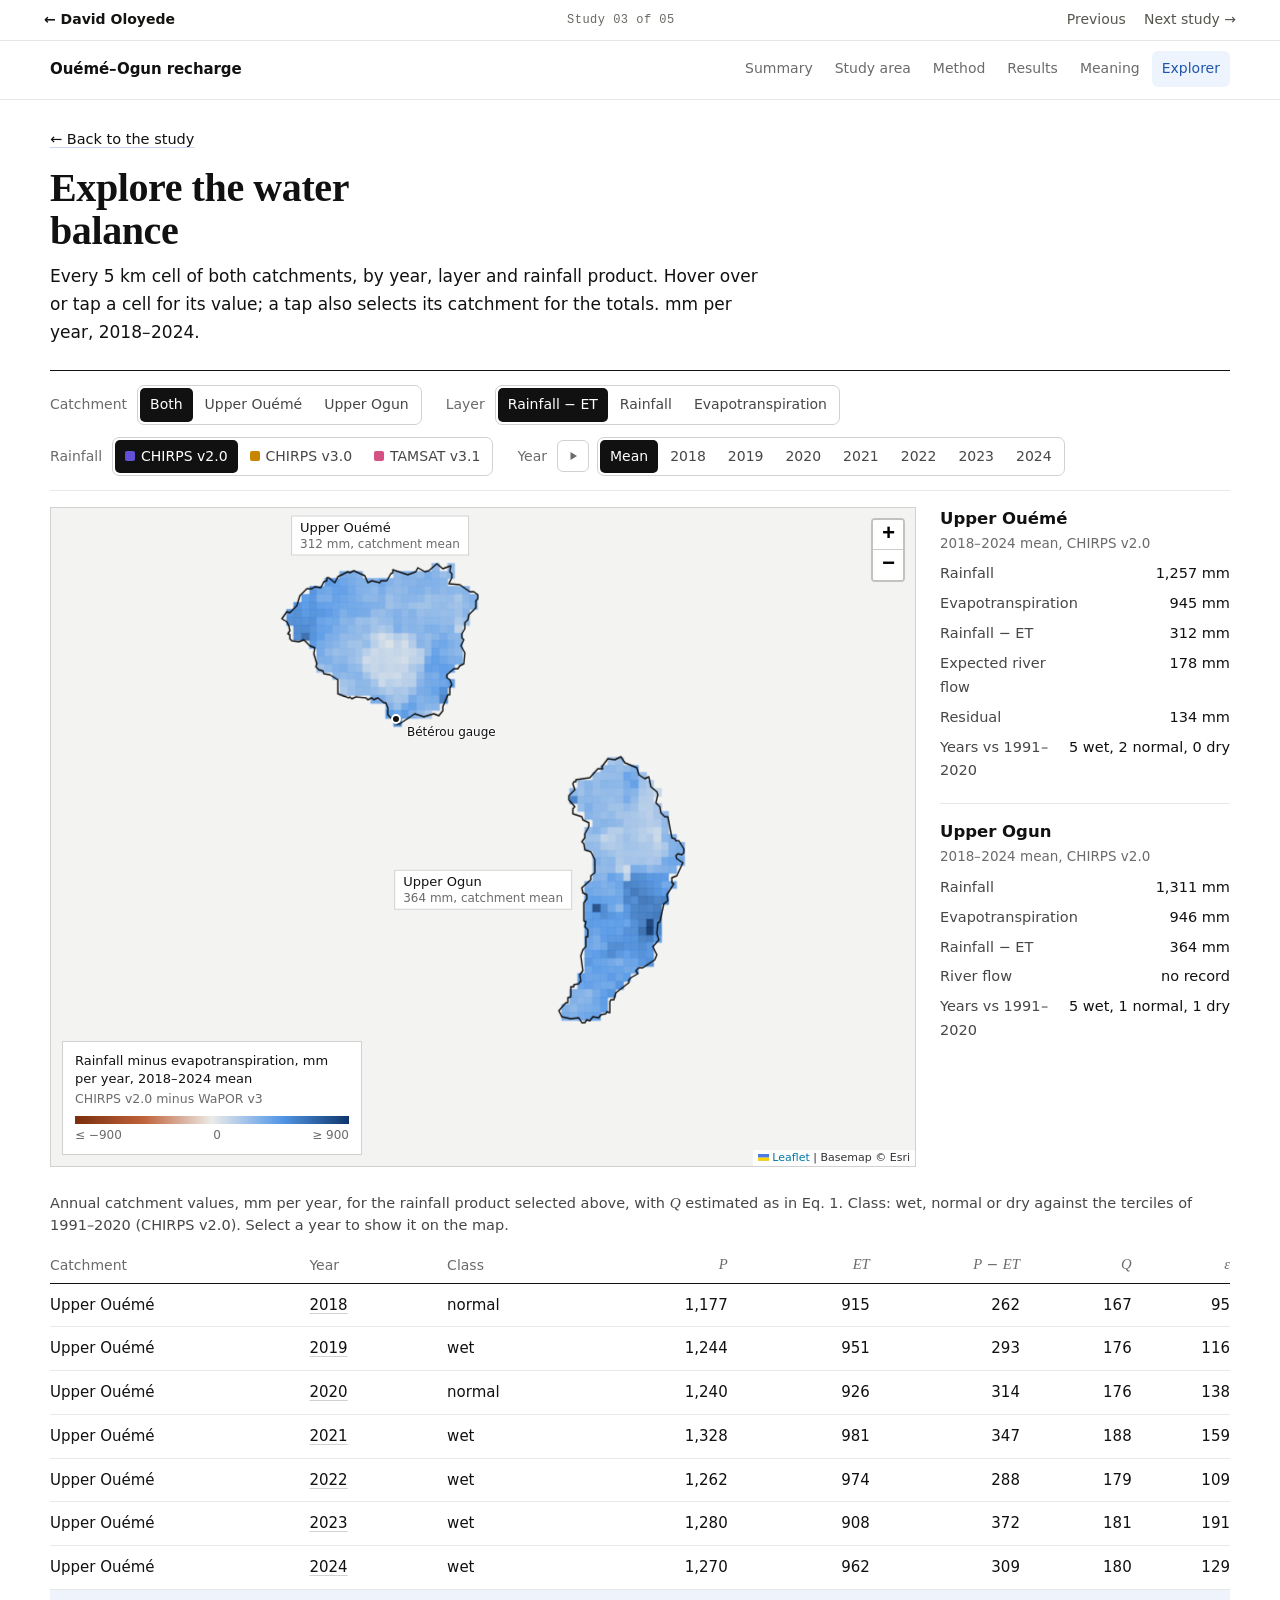
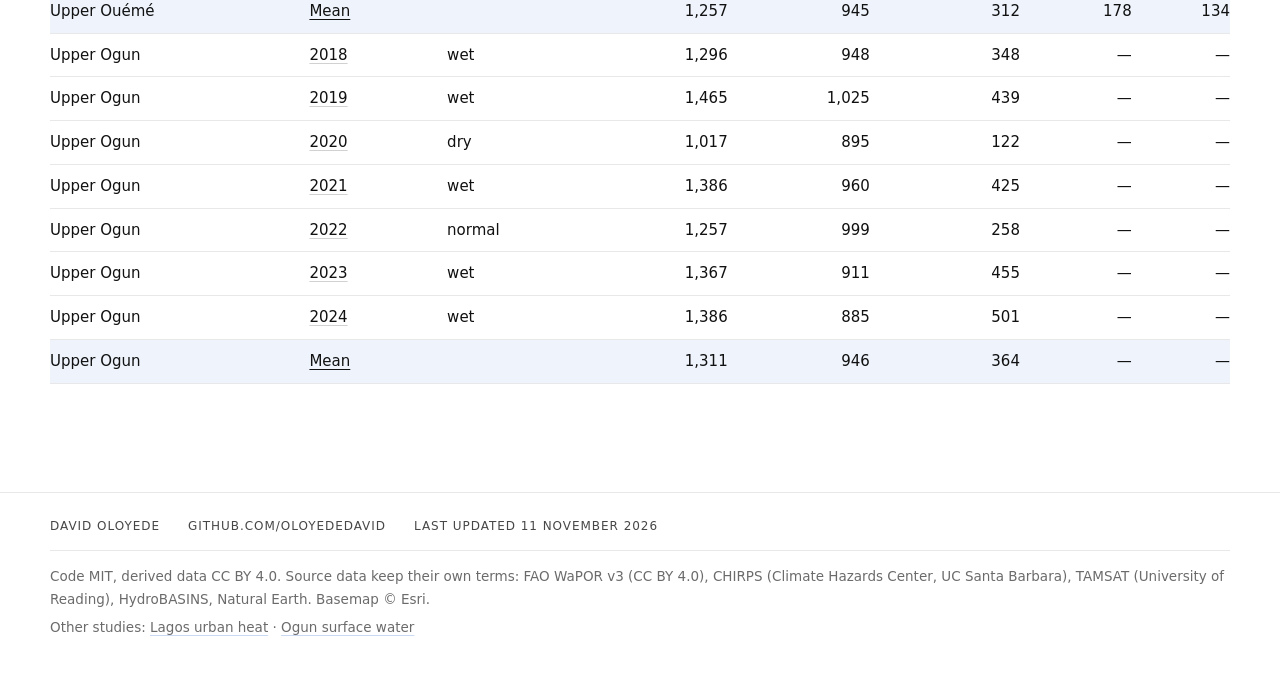
==== commit 36a73745: "Study bar: links at least 32 px tall" ====
--- a/docs/explore.html
+++ b/docs/explore.html
@@ -25,12 +25,12 @@
 </head>
 <body class="explore-page">
 <!-- study-bar:start --><style>
-.sn-bar{font:400 14px/1.4 'Satoshi',system-ui,-apple-system,'Segoe UI',sans-serif;background:#fff;border-bottom:1px solid #e5e5e1;color:#141412;position:relative;z-index:1000}
-.sn-bar .sn-in{max-width:1240px;margin:0 auto;padding:10px 24px;display:flex;align-items:center;justify-content:space-between;gap:16px}
-.sn-bar a{color:#141412;text-decoration:none}.sn-bar a:hover{text-decoration:underline;text-underline-offset:4px}
+.sn-bar{font:400 14px/1.4 'Range Dash','Satoshi',system-ui,-apple-system,'Segoe UI',sans-serif;background:#fff;border-bottom:1px solid #e5e5e1;color:#141412;position:relative;z-index:1000}
+.sn-bar .sn-in{max-width:1240px;margin:0 auto;padding:4px 24px;display:flex;align-items:center;justify-content:space-between;gap:16px}
+.sn-bar a{color:#141412;text-decoration:none;display:inline-flex;align-items:center;min-height:32px}.sn-bar a:hover{text-decoration:underline;text-underline-offset:4px}
 .sn-home{font-weight:700}.sn-pos{color:#6a6963;font-family:ui-monospace,'SF Mono',Menlo,monospace;font-size:12px;letter-spacing:.04em}
 .sn-pn{display:flex;gap:18px}.sn-pn a{color:#55544e}
-.sn-next{font:400 16px/1.5 'Satoshi',system-ui,-apple-system,'Segoe UI',sans-serif;color:#141412;background:#fff;border-top:1px solid #ececea;margin-top:64px}
+.sn-next{font:400 16px/1.5 'Range Dash','Satoshi',system-ui,-apple-system,'Segoe UI',sans-serif;color:#141412;background:#fff;border-top:1px solid #ececea;margin-top:64px}
 .sn-next .sn-in{max-width:1080px;margin:0 auto;padding:40px 24px 48px}
 .sn-k{font-size:15px;color:#6a6963;margin:0 0 14px}
 .sn-card{display:flex;align-items:center;gap:20px;text-decoration:none;color:inherit;background:#fafafa;border:1px solid #ececea;border-radius:22px;padding:14px 18px 14px 14px;transition:border-color .25s,background .25s}
@@ -67,7 +67,7 @@
     <section id="explorer" class="ex-intro" aria-labelledby="h-explorer">
         <p class="back"><a href="./">← Back to the study</a></p>
         <h1 id="h-explorer">Explore the water balance</h1>
-        <p>Every 5 km cell of both catchments, by year, layer and rainfall product. Hover a cell for its value; select a catchment for its totals. mm per year, 2018–2024.</p>
+        <p>Every 5 km cell of both catchments, by year, layer and rainfall product. Hover over or tap a cell for its value; a tap also selects its catchment for the totals. mm per year, 2018–2024.</p>
     </section>
     <div class="wide">
         <div class="explorer-bar" role="group" aria-label="Explorer controls">
@@ -85,6 +85,7 @@
                     <div class="ramp" id="el-ramp"></div>
                     <div class="ramp-ticks"><span id="el-min">—</span><span id="el-mid">—</span><span id="el-max">—</span></div>
                 </div>
+                <p class="cell-readout" id="ex-cell" role="status">Select a cell on the map to read its value here.</p>
             </div>
             <h2 class="sr-only">Catchment totals</h2><div class="side" id="ex-side" aria-live="polite"></div>
         </div>
@@ -102,7 +103,7 @@
 
 <footer>
     <div class="inner">
-        <p class="sig"><span>David Oloyede</span><span><a href="https://github.com/oloyededavid">github.com/oloyededavid</a></span><span>Last updated <time datetime="2026-11-11">11 November 2026</time></span><span>Version 0.8</span><span class="views" id="views" hidden></span></p>
+        <p class="sig"><span>David Oloyede</span><span><a href="https://github.com/oloyededavid">github.com/oloyededavid</a></span><span>Last updated <time datetime="2026-11-11">11 November 2026</time></span><span class="views" id="views" hidden></span></p>
         <p>Code MIT, derived data CC BY 4.0. Source data keep their own terms: FAO WaPOR v3 (CC BY 4.0), CHIRPS (Climate Hazards Center, UC Santa Barbara), TAMSAT (University of Reading), HydroBASINS, Natural Earth. Basemap © Esri.</p>
         <p>Other studies: <a href="https://oloyededavid.github.io/Lagos-Urban-Heat-Analytics/">Lagos urban heat</a> · <a href="https://oloyededavid.github.io/Ogun-Catchment-Coast-Observatory/">Ogun surface water</a></p>
     </div>
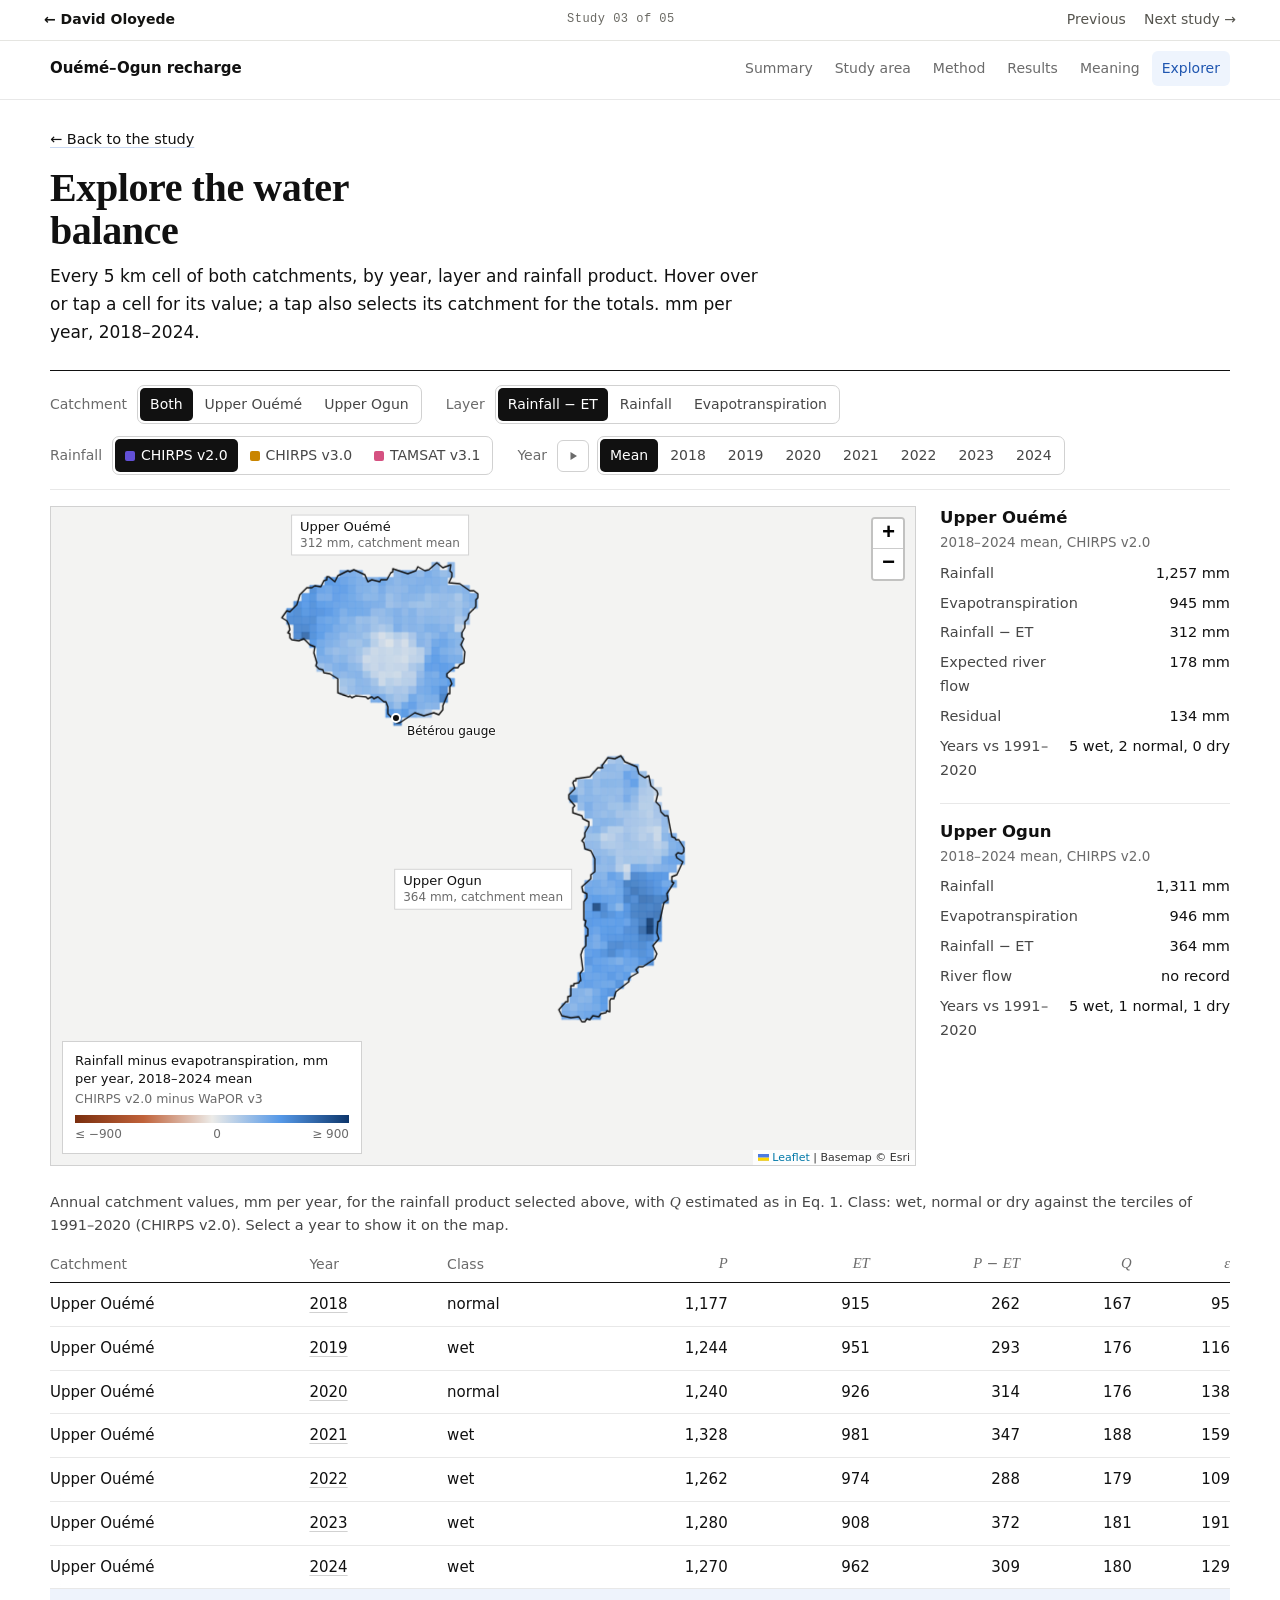
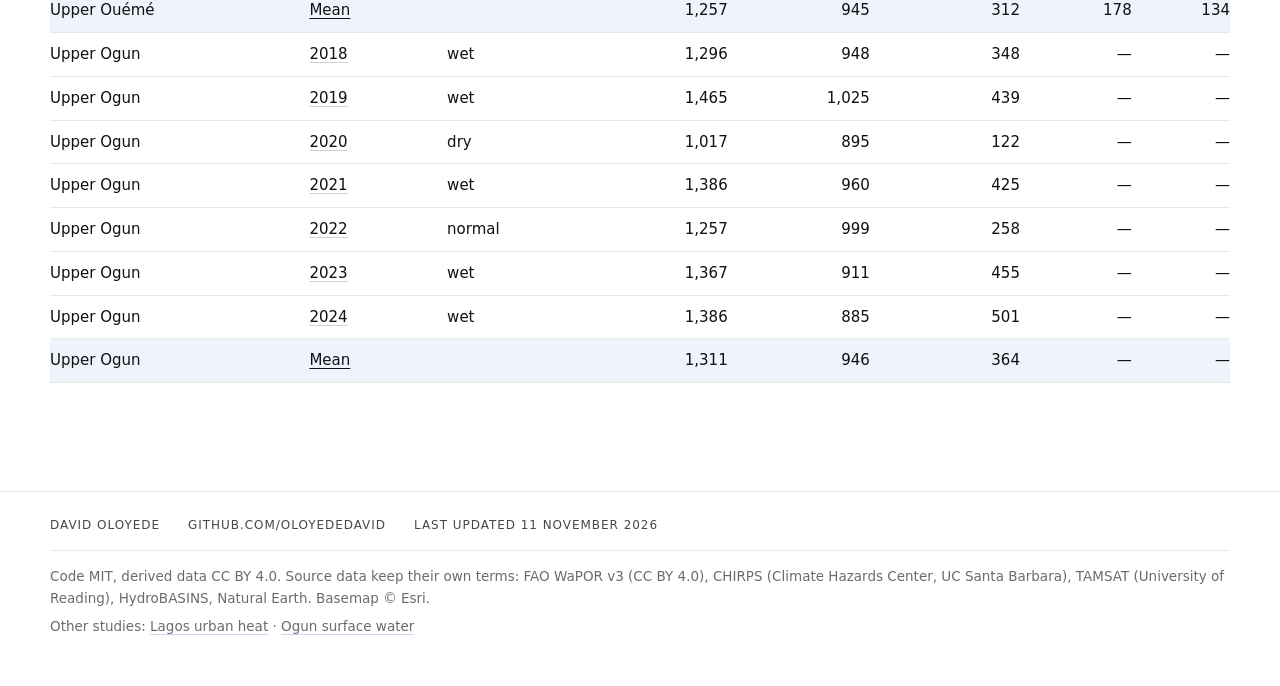
==== commit 7e1350a6: "Explorer: show the tapped cell value under the map, for touch screens and screen readers" ====
--- a/docs/explore.html
+++ b/docs/explore.html
@@ -26,8 +26,8 @@
 <body class="explore-page">
 <!-- study-bar:start --><style>
 .sn-bar{font:400 14px/1.4 'Range Dash','Satoshi',system-ui,-apple-system,'Segoe UI',sans-serif;background:#fff;border-bottom:1px solid #e5e5e1;color:#141412;position:relative;z-index:1000}
-.sn-bar .sn-in{max-width:1240px;margin:0 auto;padding:4px 24px;display:flex;align-items:center;justify-content:space-between;gap:16px}
-.sn-bar a{color:#141412;text-decoration:none;display:inline-flex;align-items:center;min-height:32px}.sn-bar a:hover{text-decoration:underline;text-underline-offset:4px}
+.sn-bar .sn-in{max-width:1240px;margin:0 auto;padding:10px 24px;display:flex;align-items:center;justify-content:space-between;gap:16px}
+.sn-bar a{color:#141412;text-decoration:none}.sn-bar a:hover{text-decoration:underline;text-underline-offset:4px}
 .sn-home{font-weight:700}.sn-pos{color:#6a6963;font-family:ui-monospace,'SF Mono',Menlo,monospace;font-size:12px;letter-spacing:.04em}
 .sn-pn{display:flex;gap:18px}.sn-pn a{color:#55544e}
 .sn-next{font:400 16px/1.5 'Range Dash','Satoshi',system-ui,-apple-system,'Segoe UI',sans-serif;color:#141412;background:#fff;border-top:1px solid #ececea;margin-top:64px}
--- a/docs/assets/style.css
+++ b/docs/assets/style.css
@@ -707,3 +707,7 @@
 /* consistency with the portfolio: left-aligned text, portfolio blue */
 :root { --accent: #1f5fae; }
 .article section > p, .article section li, .note p, .citation p, figcaption, .eqx-text { text-align: left; hyphens: manual; -webkit-hyphens: manual; }
+
+/* explorer: the selected cell's value, under the map */
+.cell-readout { margin: 8px 0 0; font-size: 13.5px; line-height: 1.45; color: var(--ink-2); min-height: 1.45em; }
+.cell-readout b { color: var(--ink); font-weight: 500; }
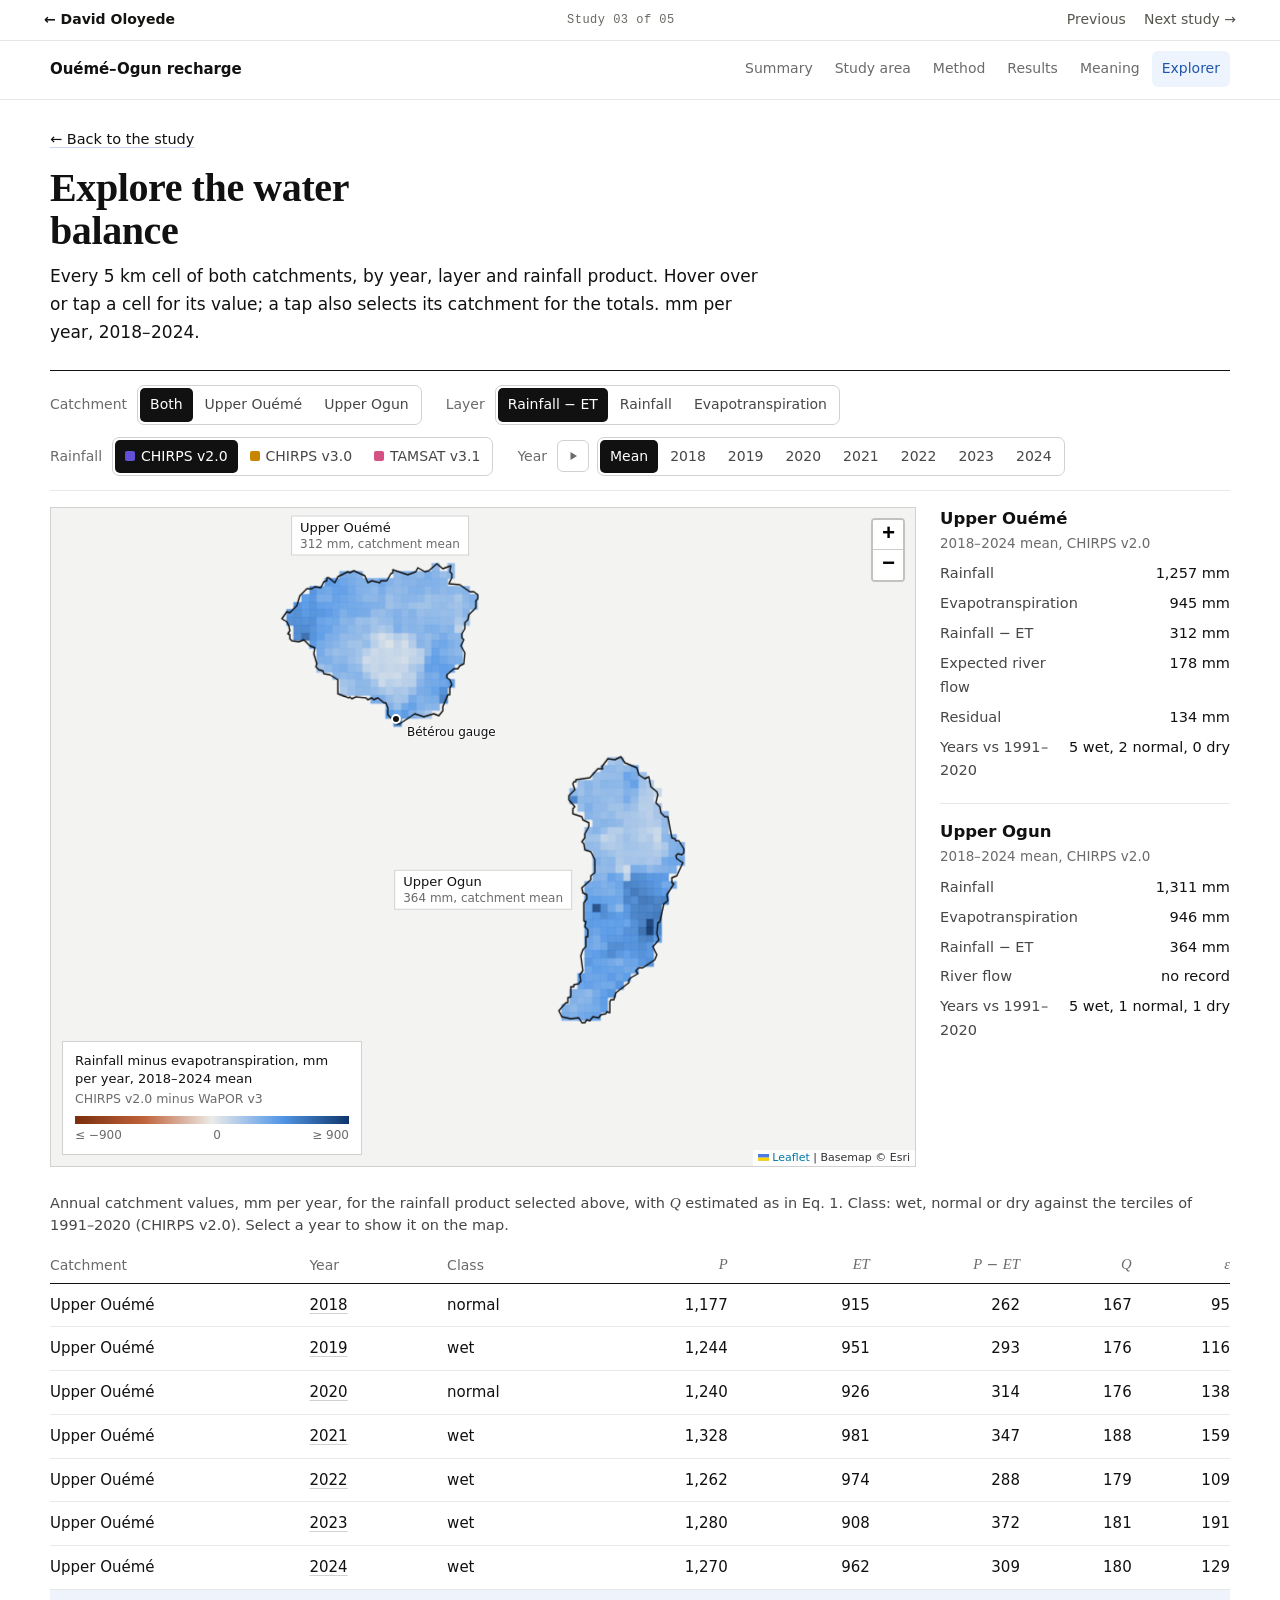
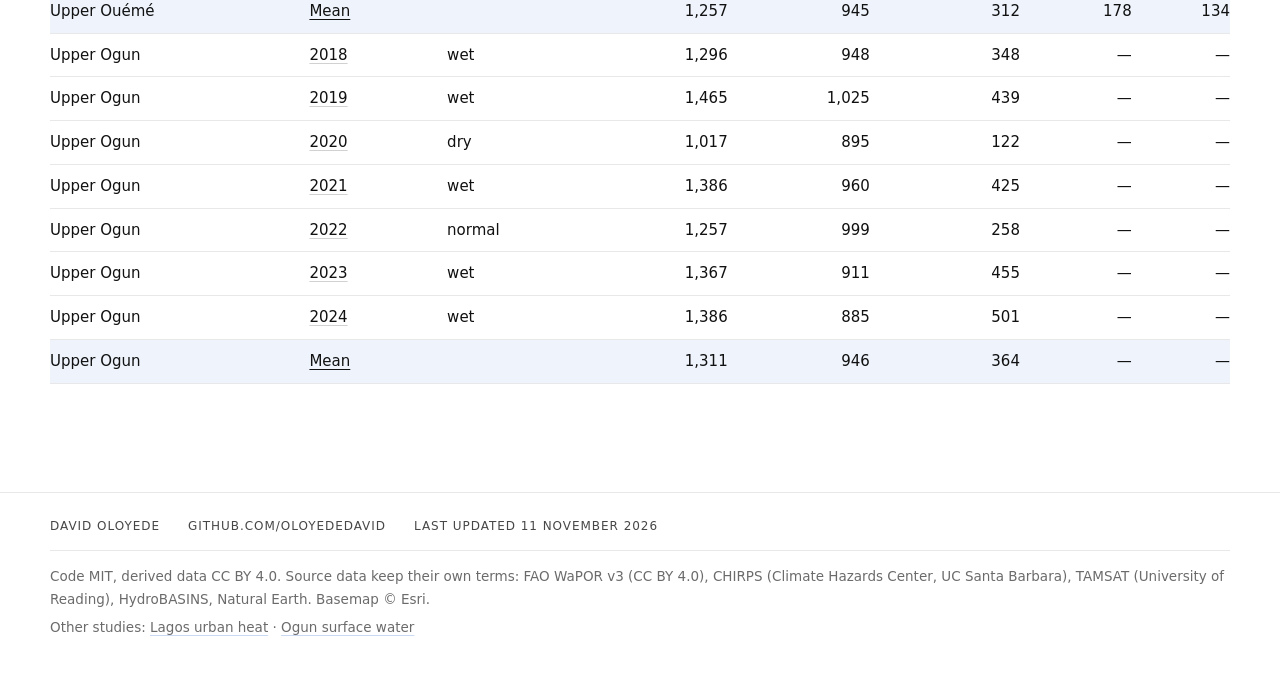
==== commit 955e9ae3: "Say what needs JavaScript when it is off" ====
--- a/docs/explore.html
+++ b/docs/explore.html
@@ -26,8 +26,8 @@
 <body class="explore-page">
 <!-- study-bar:start --><style>
 .sn-bar{font:400 14px/1.4 'Range Dash','Satoshi',system-ui,-apple-system,'Segoe UI',sans-serif;background:#fff;border-bottom:1px solid #e5e5e1;color:#141412;position:relative;z-index:1000}
-.sn-bar .sn-in{max-width:1240px;margin:0 auto;padding:10px 24px;display:flex;align-items:center;justify-content:space-between;gap:16px}
-.sn-bar a{color:#141412;text-decoration:none}.sn-bar a:hover{text-decoration:underline;text-underline-offset:4px}
+.sn-bar .sn-in{max-width:1240px;margin:0 auto;padding:4px 24px;display:flex;align-items:center;justify-content:space-between;gap:16px}
+.sn-bar a{color:#141412;text-decoration:none;display:inline-flex;align-items:center;min-height:32px}.sn-bar a:hover{text-decoration:underline;text-underline-offset:4px}
 .sn-home{font-weight:700}.sn-pos{color:#6a6963;font-family:ui-monospace,'SF Mono',Menlo,monospace;font-size:12px;letter-spacing:.04em}
 .sn-pn{display:flex;gap:18px}.sn-pn a{color:#55544e}
 .sn-next{font:400 16px/1.5 'Range Dash','Satoshi',system-ui,-apple-system,'Segoe UI',sans-serif;color:#141412;background:#fff;border-top:1px solid #ececea;margin-top:64px}
@@ -48,6 +48,7 @@
 @media (max-width:620px){.sn-media{width:72px;height:72px}.sn-t span{display:none}.sn-pos{display:none}}
 @media (prefers-reduced-motion:reduce){.sn-media img,.sn-arrow{transition:none}}
 </style><nav class="sn-bar" aria-label="Portfolio"><div class="sn-in"><a class="sn-home" href="https://oloyededavid.github.io/geospatial-rs-portfolio/">← David Oloyede</a><span class="sn-pos">Study 03 of 05</span><span class="sn-pn"><a href="https://oloyededavid.github.io/Ogun-Catchment-Coast-Observatory/" title="Surface water from headwaters to lagoon: rainfall, soil moisture and flooding, 2019–2024">Previous</a><a href="https://oloyededavid.github.io/Groundwater-Storage-Gravimetry/" title="Water storage in the Lake Chad basin from GRACE and GRACE-FO, 2002–2026">Next study →</a></span></div></nav><!-- study-bar:end -->
+<noscript><p style="max-width:720px;margin:12px auto;padding:10px 14px;border:1px solid #d9d9d5;border-radius:6px;background:#fff;color:#141412;font:400 14px/1.5 system-ui,sans-serif">The explorer needs JavaScript for its maps and charts. The <a href="index.html">study page</a> has the same results as text and tables.</p></noscript>
 <header class="site-header">
     <div class="site-inner">
         <a class="site-id" href="./">Ouémé–Ogun recharge</a>
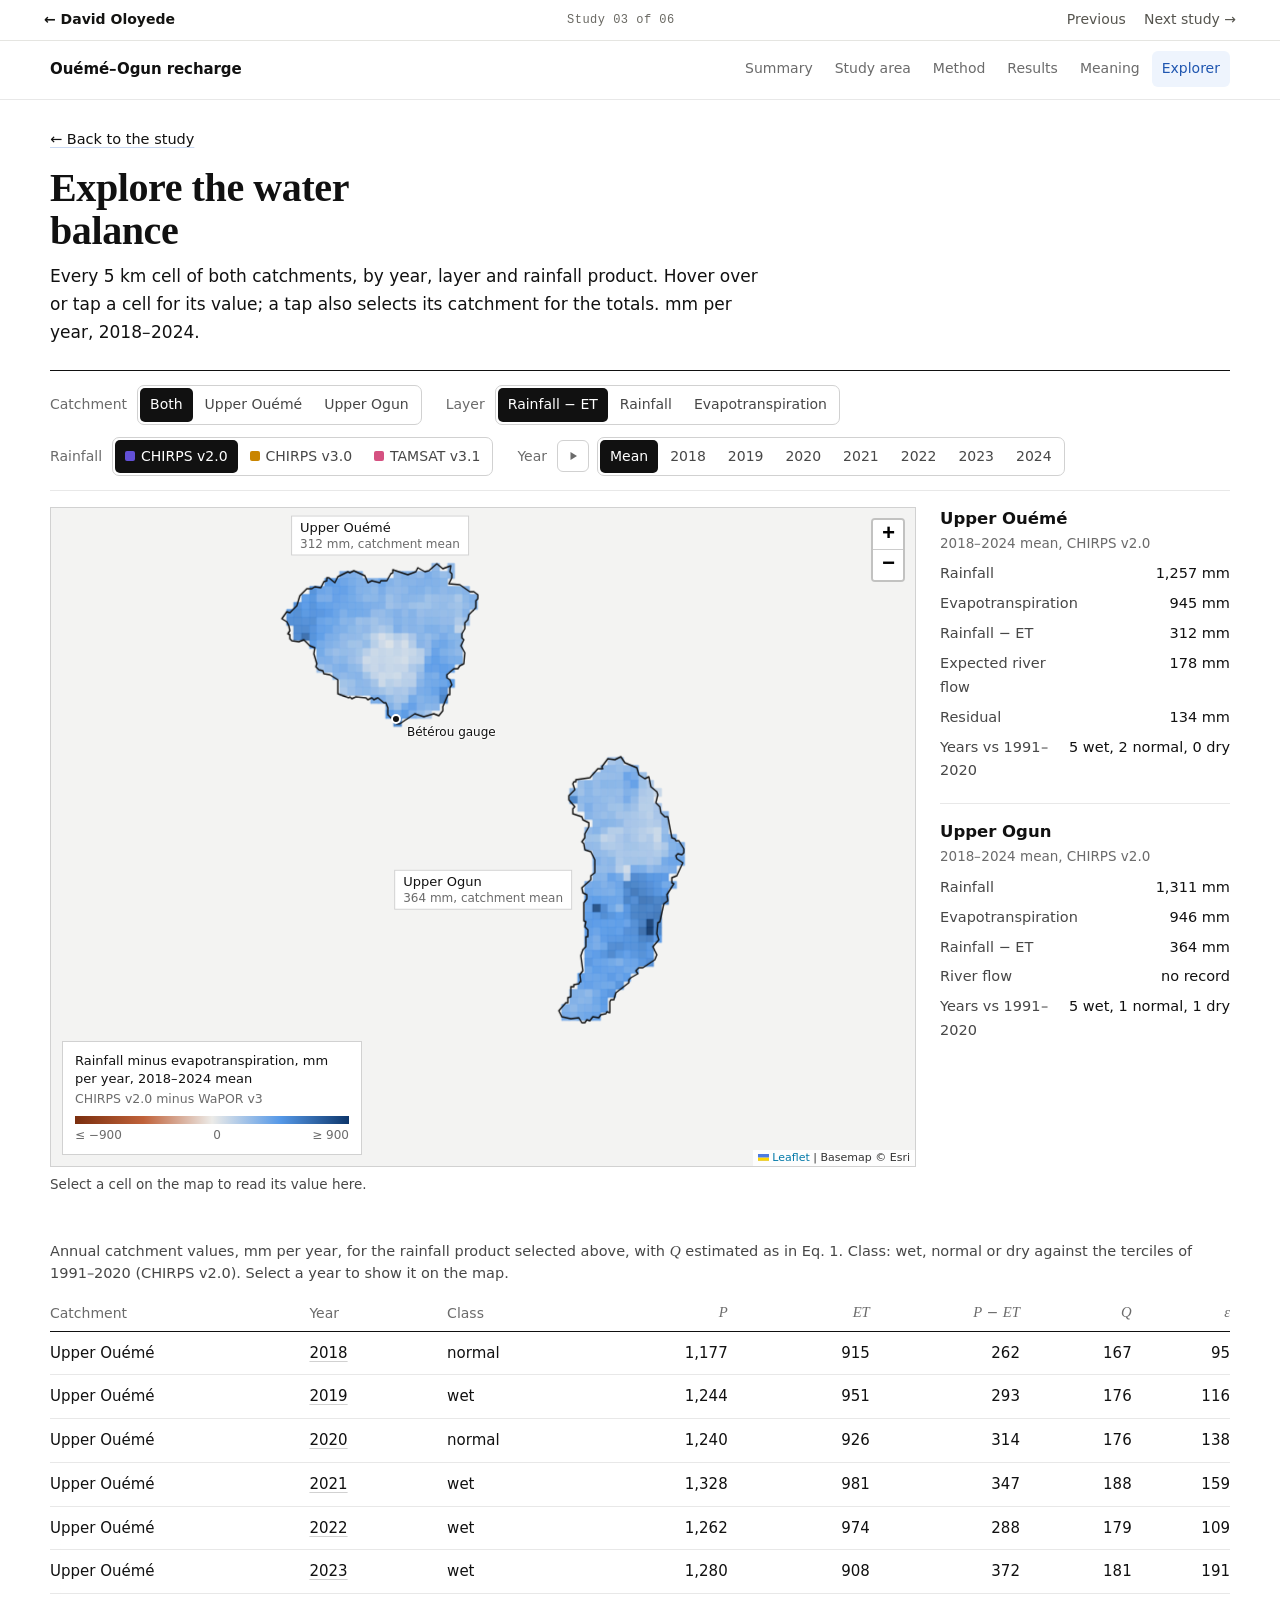
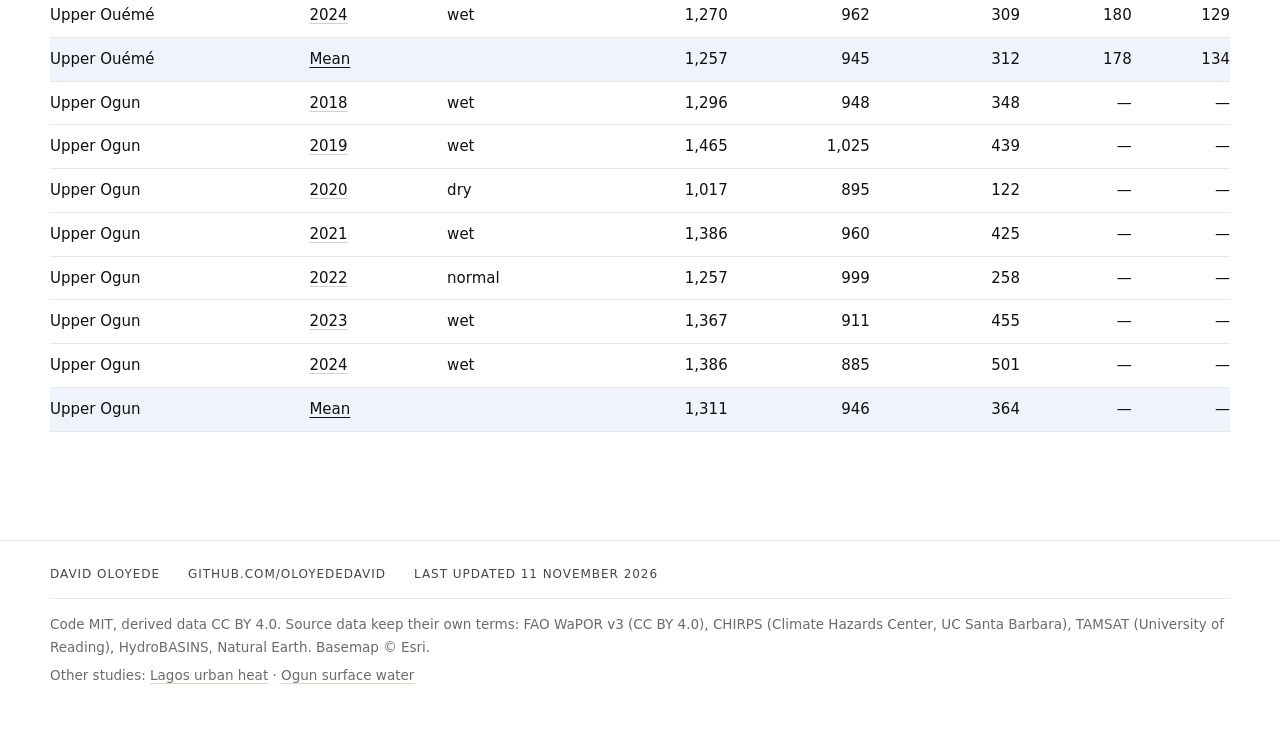
==== commit a59d8112: "Study bar: six studies, Lekki–Epe groundwater added after Lagos" ====
--- a/docs/explore.html
+++ b/docs/explore.html
@@ -5,6 +5,7 @@
     <meta name="viewport" content="width=device-width, initial-scale=1.0">
     <meta name="color-scheme" content="only light">
     <title>Explorer · Ouémé–Ogun recharge</title>
+<link rel="canonical" href="https://oloyededavid.github.io/Oueme-Ogun-Groundwater-Recharge/explore.html">
     <meta name="description" content="A test of whether satellite rainfall (CHIRPS, TAMSAT) and evapotranspiration (FAO WaPOR v3) can estimate groundwater recharge in the Upper Ouémé (Benin), with an application to the Upper Ogun (Nigeria), 2018–2024.">
     <meta name="author" content="David Oloyede">
     <meta name="citation_title" content="Testing a satellite water balance for groundwater recharge in tropical basement catchments: Upper Ouémé (Benin) and Upper Ogun (Nigeria), 2018–2024">
@@ -47,7 +48,7 @@
 .sn-back:hover{color:#141412}
 @media (max-width:620px){.sn-media{width:72px;height:72px}.sn-t span{display:none}.sn-pos{display:none}}
 @media (prefers-reduced-motion:reduce){.sn-media img,.sn-arrow{transition:none}}
-</style><nav class="sn-bar" aria-label="Portfolio"><div class="sn-in"><a class="sn-home" href="https://oloyededavid.github.io/geospatial-rs-portfolio/">← David Oloyede</a><span class="sn-pos">Study 03 of 05</span><span class="sn-pn"><a href="https://oloyededavid.github.io/Ogun-Catchment-Coast-Observatory/" title="Surface water from headwaters to lagoon: rainfall, soil moisture and flooding, 2019–2024">Previous</a><a href="https://oloyededavid.github.io/Groundwater-Storage-Gravimetry/" title="Water storage in the Lake Chad basin from GRACE and GRACE-FO, 2002–2026">Next study →</a></span></div></nav><!-- study-bar:end -->
+</style><nav class="sn-bar" aria-label="Portfolio"><div class="sn-in"><a class="sn-home" href="https://oloyededavid.github.io/geospatial-rs-portfolio/">← David Oloyede</a><span class="sn-pos">Study 03 of 06</span><span class="sn-pn"><a href="https://oloyededavid.github.io/Ogun-Catchment-Coast-Observatory/" title="Surface water from headwaters to lagoon: rainfall, soil moisture and flooding, 2019–2024">Previous</a><a href="https://oloyededavid.github.io/Groundwater-Storage-Gravimetry/" title="Water storage in the Lake Chad basin from GRACE and GRACE-FO, 2002–2026">Next study →</a></span></div></nav><!-- study-bar:end -->
 <noscript><p style="max-width:720px;margin:12px auto;padding:10px 14px;border:1px solid #d9d9d5;border-radius:6px;background:#fff;color:#141412;font:400 14px/1.5 system-ui,sans-serif">The explorer needs JavaScript for its maps and charts. The <a href="index.html">study page</a> has the same results as text and tables.</p></noscript>
 <header class="site-header">
     <div class="site-inner">
--- a/docs/assets/style.css
+++ b/docs/assets/style.css
@@ -709,5 +709,12 @@
 .article section > p, .article section li, .note p, .citation p, figcaption, .eqx-text { text-align: left; hyphens: manual; -webkit-hyphens: manual; }
 
 /* explorer: the selected cell's value, under the map */
-.cell-readout { margin: 8px 0 0; font-size: 13.5px; line-height: 1.45; color: var(--ink-2); min-height: 1.45em; }
+.cell-readout { position: absolute; top: 100%; left: 0; right: 0; margin: 8px 0 0; font-size: 13.5px; line-height: 1.45; color: var(--ink-2); }
+.explorer-map:has(.cell-readout) { margin-bottom: 48px; }
 .cell-readout b { color: var(--ink); font-weight: 500; }
+
+/* touch: sliders and checkboxes at least 24 px for a finger */
+@media (pointer: coarse), (max-width: 760px) { input[type="range"] { min-height: 32px; } input[type="checkbox"] { width: 24px; height: 24px; } }
+
+/* Leaflet's plus-lighter blend leaves light seams between map tiles at fractional zoom on a light basemap */
+.leaflet-container img.leaflet-tile { mix-blend-mode: normal; }
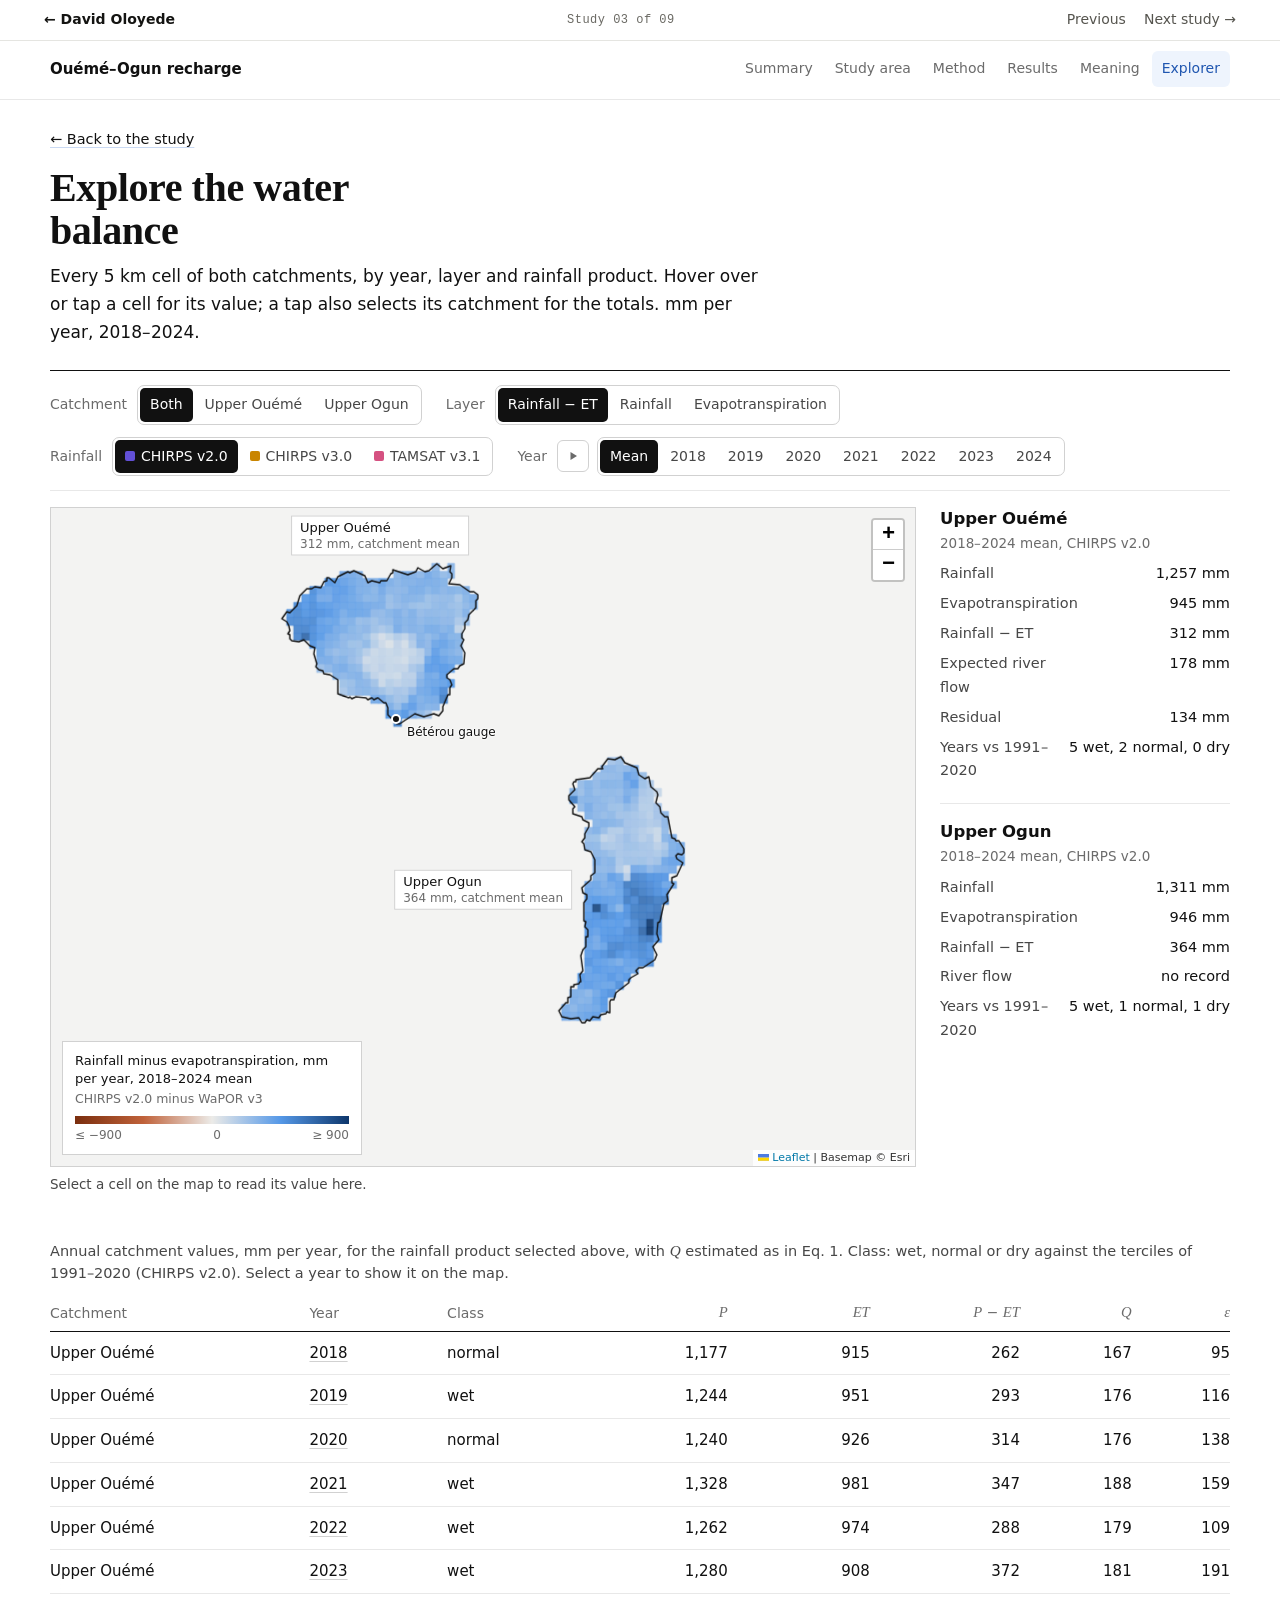
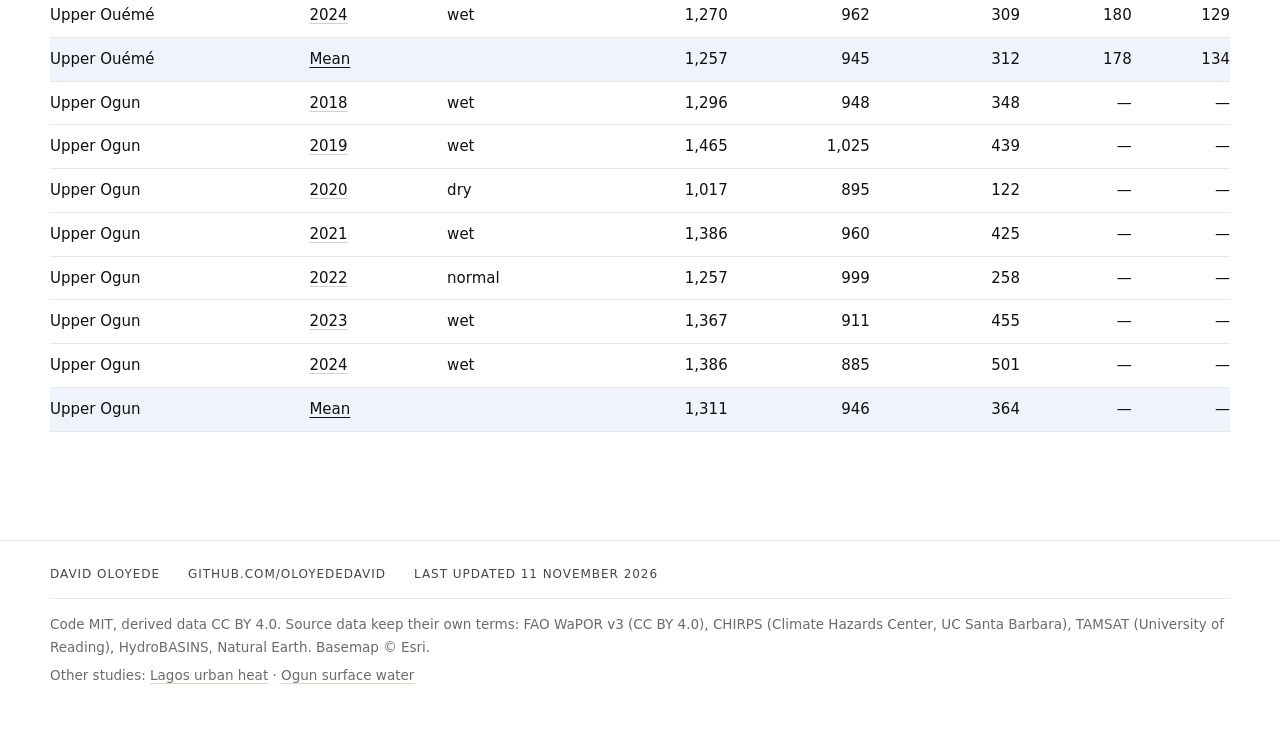
==== commit 098c4721: "Other studies: add projects 07 to 09" ====
--- a/docs/explore.html
+++ b/docs/explore.html
@@ -14,7 +14,7 @@
     <meta name="citation_public_url" content="https://oloyededavid.github.io/Oueme-Ogun-Groundwater-Recharge/">
     <meta property="og:type" content="article">
     <meta property="og:title" content="Testing a satellite water balance for groundwater recharge in tropical basement catchments">
-    <meta property="og:description" content="Upper Ouémé (Benin) and Upper Ogun (Nigeria), 2018–2024. With the runoff ratio observed in 1988–2010, the balance at Bétérou does not close, and the residual is as large as published recharge.">
+    <meta property="og:description" content="Upper Ouémé (Benin) and Upper Ogun (Nigeria), 2018–2024. With the runoff ratio observed in 1988–2010, the balance at Bétérou leaves a gap that its errors can neither confirm nor rule out, and those errors are as large as published recharge.">
     <meta property="og:url" content="https://oloyededavid.github.io/Oueme-Ogun-Groundwater-Recharge/">
     <link rel="icon" href="data:image/svg+xml,%3Csvg xmlns='http://www.w3.org/2000/svg' viewBox='0 0 32 32'%3E%3Crect width='32' height='32' rx='6' fill='%23111'/%3E%3Cpath d='M16 6c-3.6 4.6-5.6 7.7-5.6 10.2a5.6 5.6 0 0 0 11.2 0C21.6 13.7 19.6 10.6 16 6z' fill='%23fff'/%3E%3C/svg%3E">
     <link rel="preconnect" href="https://api.fontshare.com">
@@ -48,7 +48,7 @@
 .sn-back:hover{color:#141412}
 @media (max-width:620px){.sn-media{width:72px;height:72px}.sn-t span{display:none}.sn-pos{display:none}}
 @media (prefers-reduced-motion:reduce){.sn-media img,.sn-arrow{transition:none}}
-</style><nav class="sn-bar" aria-label="Portfolio"><div class="sn-in"><a class="sn-home" href="https://oloyededavid.github.io/geospatial-rs-portfolio/">← David Oloyede</a><span class="sn-pos">Study 03 of 06</span><span class="sn-pn"><a href="https://oloyededavid.github.io/Ogun-Catchment-Coast-Observatory/" title="Surface water from headwaters to lagoon: rainfall, soil moisture and flooding, 2019–2024">Previous</a><a href="https://oloyededavid.github.io/Groundwater-Storage-Gravimetry/" title="Water storage in the Lake Chad basin from GRACE and GRACE-FO, 2002–2026">Next study →</a></span></div></nav><!-- study-bar:end -->
+</style><nav class="sn-bar" aria-label="Portfolio"><div class="sn-in"><a class="sn-home" href="https://oloyededavid.github.io/geospatial-rs-portfolio/">← David Oloyede</a><span class="sn-pos">Study 03 of 09</span><span class="sn-pn"><a href="https://oloyededavid.github.io/Ogun-Catchment-Coast-Observatory/" title="Surface water from headwaters to lagoon: rainfall, soil moisture and flooding, 2019–2024">Previous</a><a href="https://oloyededavid.github.io/Groundwater-Storage-Gravimetry/" title="Water storage in the Lake Chad basin from GRACE and GRACE-FO, 2002–2026">Next study →</a></span></div></nav><!-- study-bar:end -->
 <noscript><p style="max-width:720px;margin:12px auto;padding:10px 14px;border:1px solid #d9d9d5;border-radius:6px;background:#fff;color:#141412;font:400 14px/1.5 system-ui,sans-serif">The explorer needs JavaScript for its maps and charts. The <a href="index.html">study page</a> has the same results as text and tables.</p></noscript>
 <header class="site-header">
     <div class="site-inner">
--- a/docs/assets/style.css
+++ b/docs/assets/style.css
@@ -718,3 +718,11 @@
 
 /* Leaflet's plus-lighter blend leaves light seams between map tiles at fractional zoom on a light basemap */
 .leaflet-container img.leaflet-tile { mix-blend-mode: normal; }
+
+/* Key terms: the same plain-language list as on the hydrology study */
+.glossary { display: grid; grid-template-columns: minmax(180px, 1fr) minmax(0, 2fr); gap: 0; margin: 0; border-top: 1px solid var(--rule); }
+.glossary dt, .glossary dd { margin: 0; padding: 11px 0; border-bottom: 1px solid var(--rule); font-size: 15px; line-height: 1.5; }
+.glossary dt { font-weight: 700; padding-right: 16px; }
+.glossary dd { color: var(--ink-2); }
+@media (max-width: 860px) { .glossary { grid-template-columns: 1fr; } .glossary dt { border-bottom: 0; padding-bottom: 0; } .glossary dd { padding-top: 3px; } }
+
